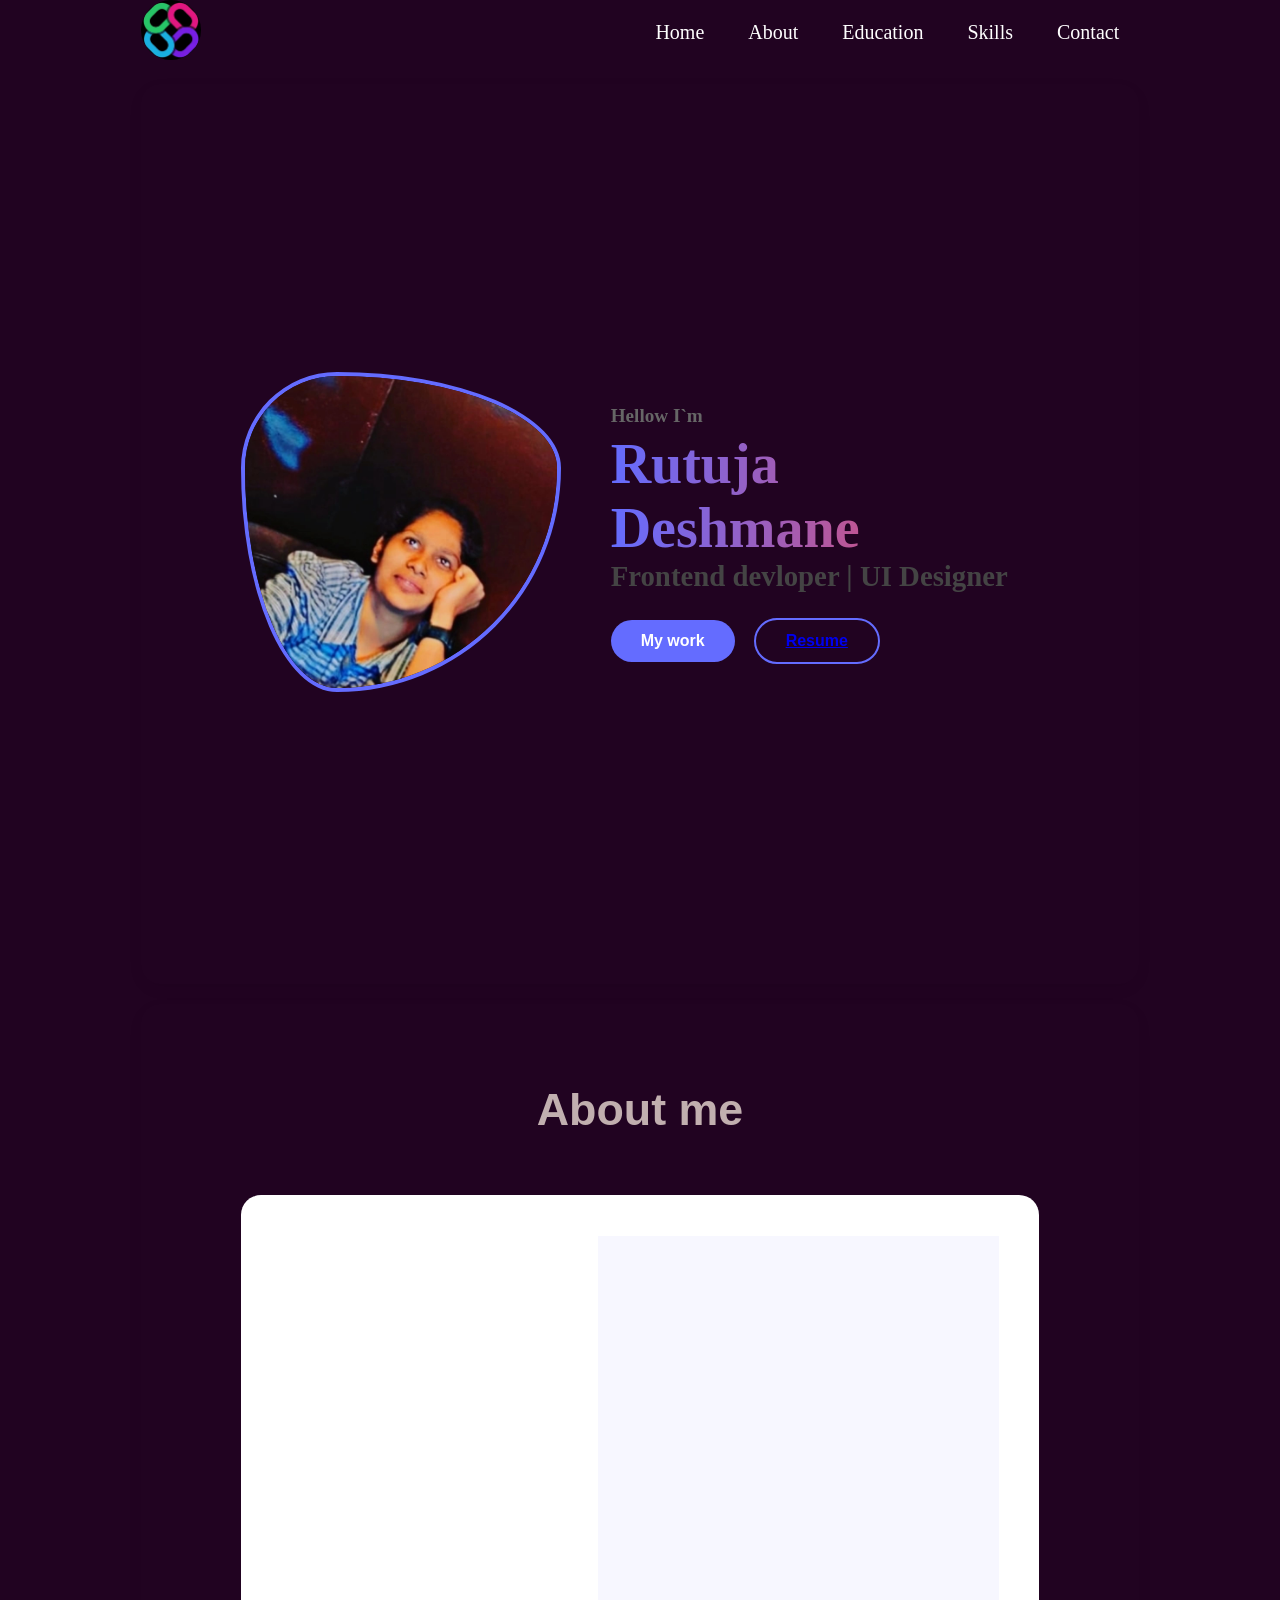
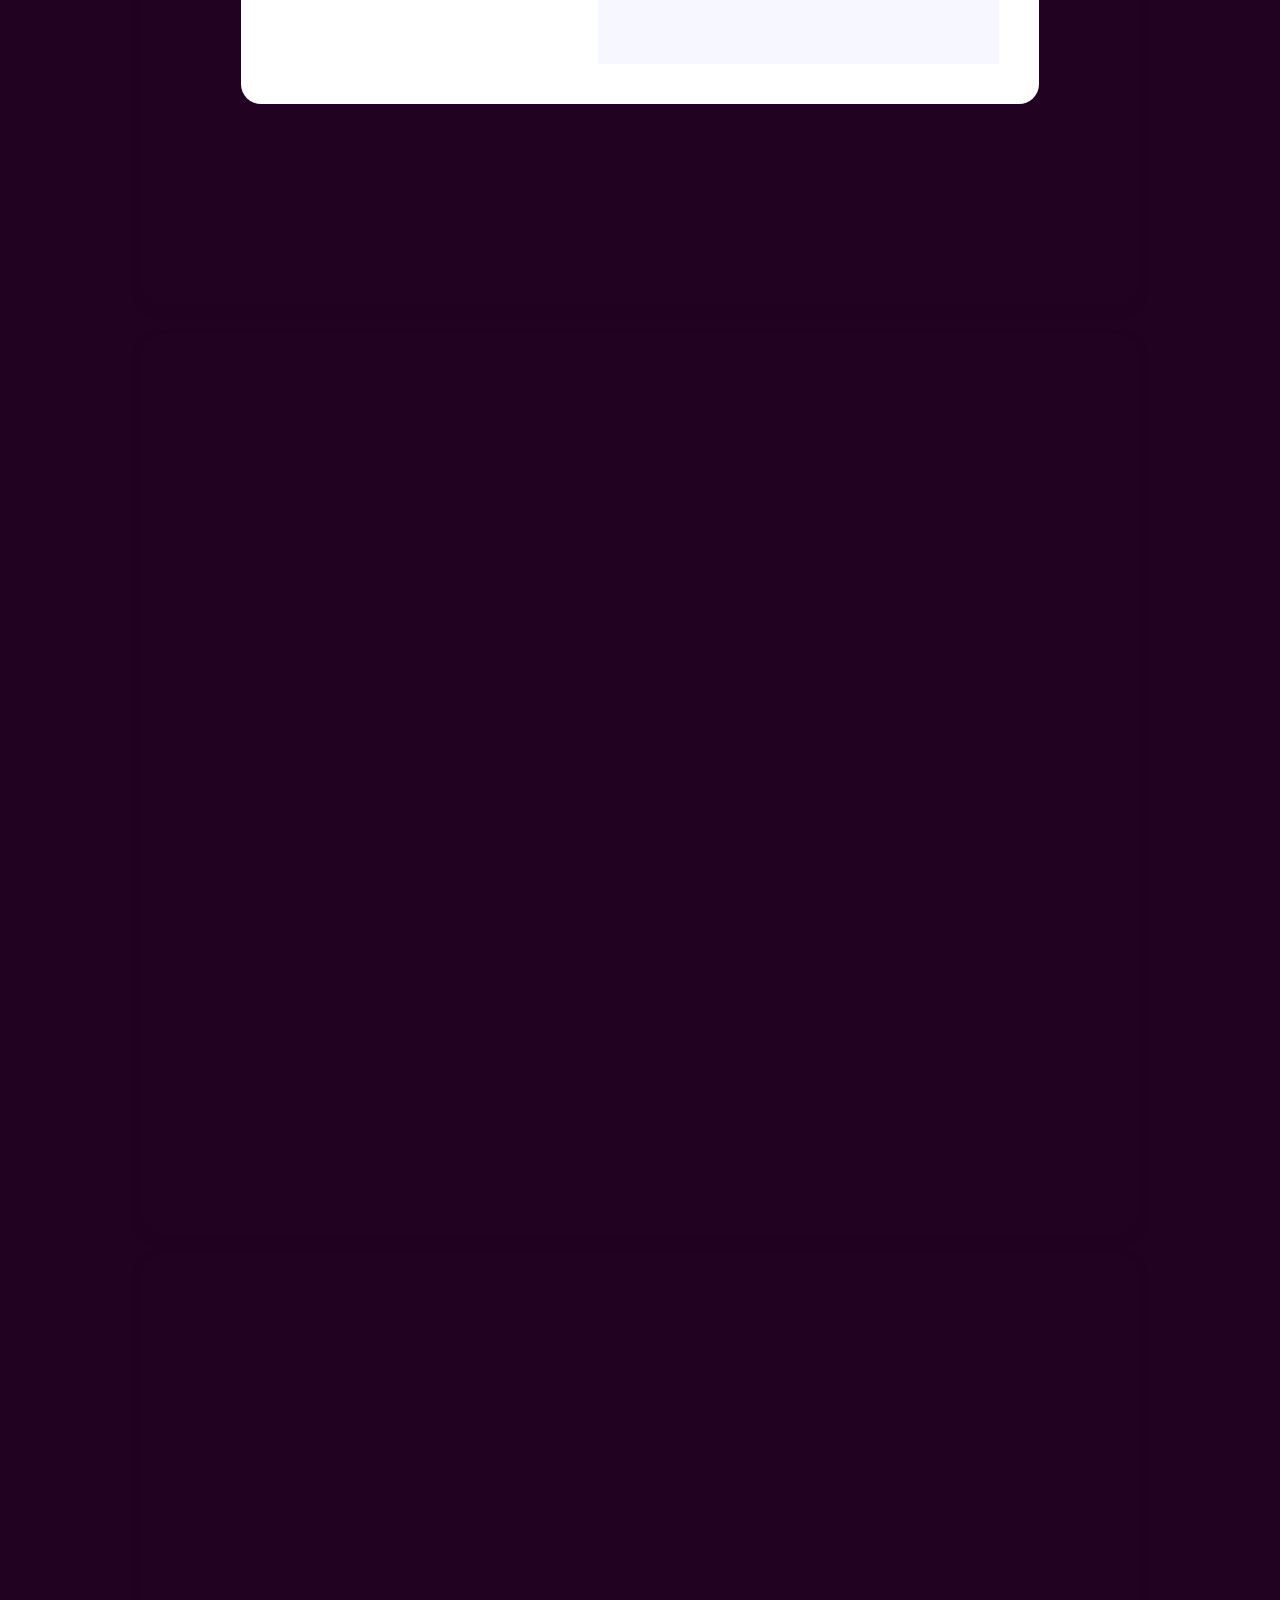
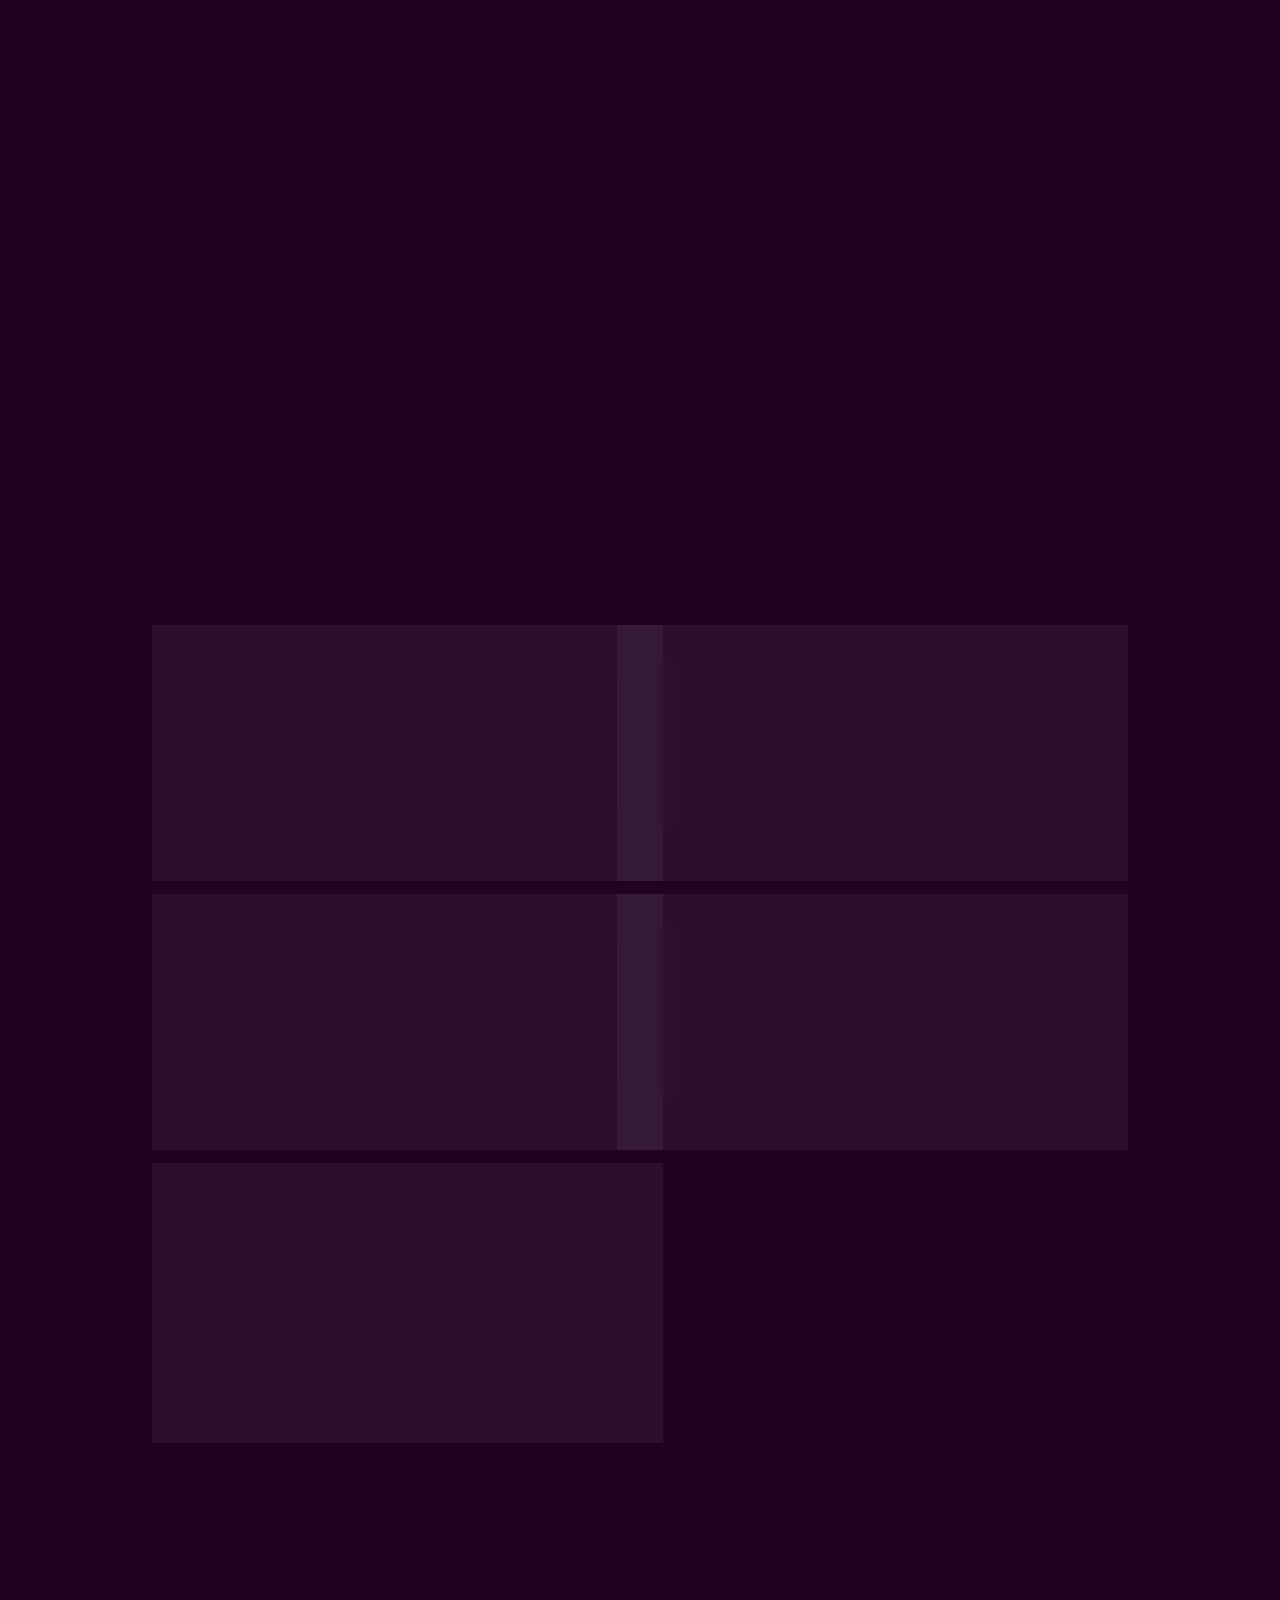
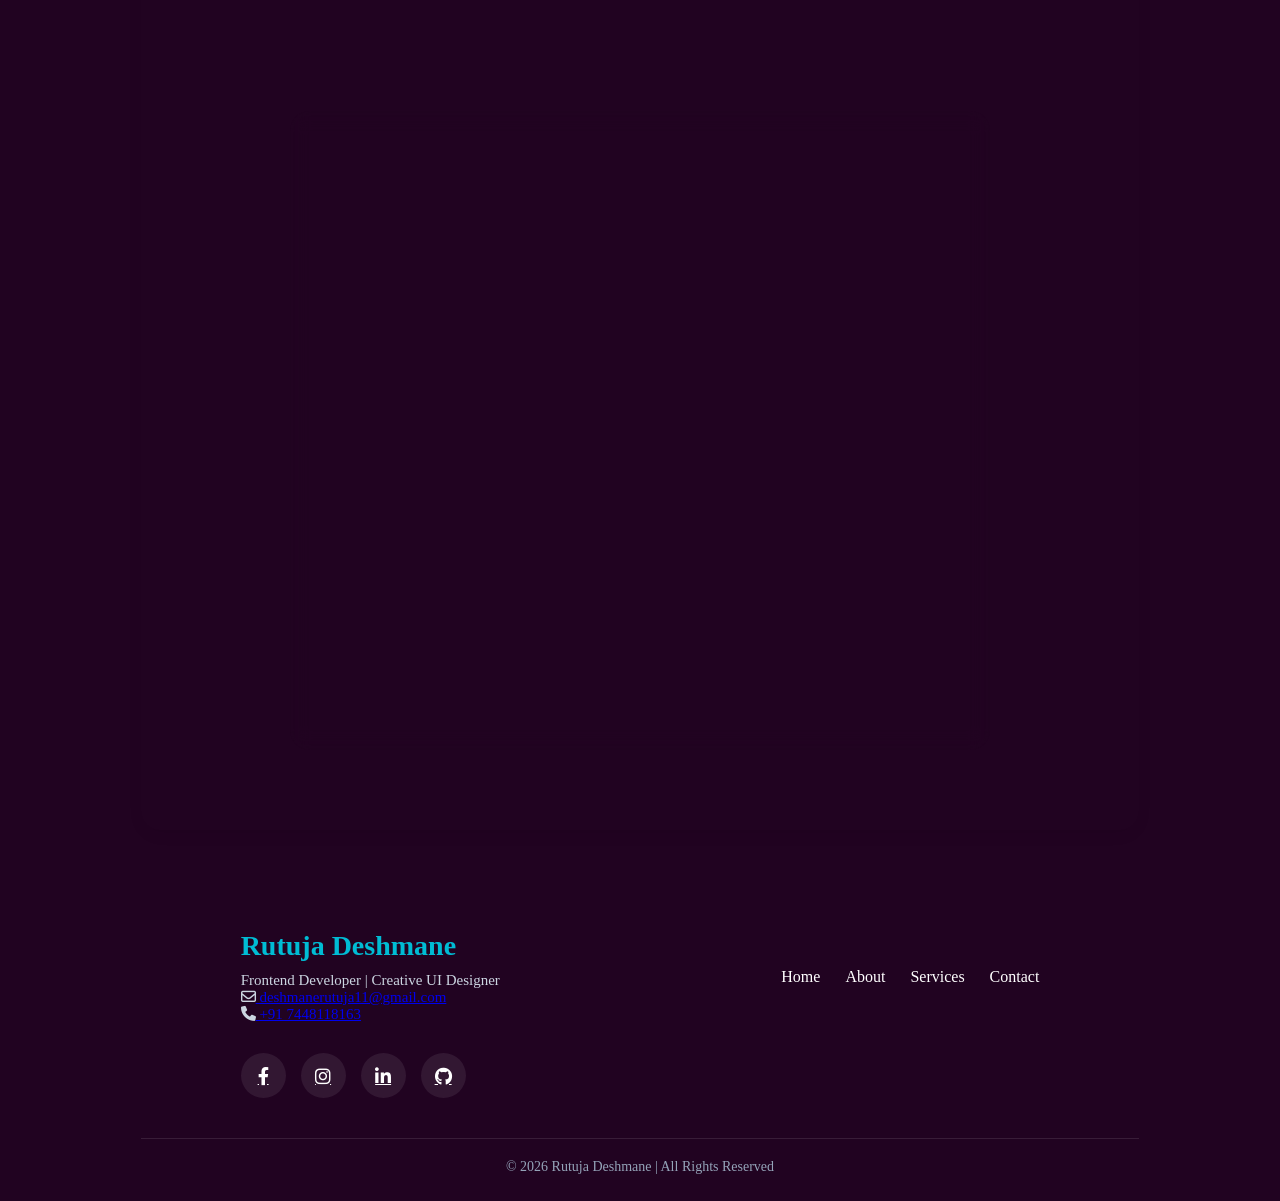
==== index.html @ 901fcfde "portfolio" ====
<!DOCTYPE html>
<html lang="en">

<head>
    <meta charset="UTF-8">
    <meta name="viewport" content="width=device-width, initial-scale=1.0">
    <title>Document</title>
    <link rel="stylesheet" href="style.css">
    <link rel="stylesheet" href="https://cdnjs.cloudflare.com/ajax/libs/font-awesome/6.0.0/css/all.min.css">

</head>

<body>
    <navbar class="navbar  h-nav-resp     ">
        <div class="logo"><img src="icon.webp" alt="Logo"></div>
        <div class="nav-link v-class-resp"><a href="#home">Home</a>
            <a href="#about">About</a>
            <a href="#edu">Education</a>
            <a href="#sklil">Skills</a>
            <a href="#contact">Contact</a>
        </div>
        <div class="hamburger">
            <div class="line"></div>
            <div class="line"></div>
            <div class="line"></div>
        </div>

    </navbar>
    <div class="home" id="home">

        <div class="home1"><img src="rutu.jpeg" /></div>
        <div class=" home3">
            <h5>Hellow I`m</h5>
            <h2>Rutuja Deshmane</h2>
            <h3>Frontend devloper | UI Designer</h3>
            <button>My work</button> <button><a href="https://lively-pie-fcdcc2.netlify.app/">Resume</a></button>
        </div>
    </div>


    <div class="About" id="about">
        <h2>About me</h2>
        <div class="about0">
            <div class="about1"><img
                    src="https://st2.depositphotos.com/1032577/8728/i/450/depositphotos_87286328-stock-photo-memo-with-about-me-on.jpg" />
            </div>
            <div class=" about2">
                <h5>Hellow I`m </h5>
                <h2>Rutuja Deshmane</h2>
                <h3>Frontend devloper</h3>
                <p class="about3">I'm a Forntend Developer with a good knowledge of Development modules, framework and
                    Responsive Projects. My goal is to be the best Developer I can be, to share all of my knowledge and
                    skills with the industry and to improve via honest learning and information sharing while working
                    hard to accomplish goals.</p>
            </div>
        </div>
    </div>


    <section class="education-section" id="edu">
        <h2 class="edu">My Education</h2>
        <div class="education-container">


            <div class="edu-card">
                <span class="edu-year">2026</span>
                <h3>Frontend Development</h3>
                <h4>Uncodemy,Delhi,Noida </h4>
                <p>Specializing in modern web technologies, React framework, and responsive UI design principles.</p>
            </div>


            <div class="edu-card">
                <span class="edu-year">2020 - 2023</span>
                <h3>Diploma in electronics and Telecommunication</h3>
                <h4>Electronics & Technology</h4>
                <p>Focused on core programming logic, mathematics, and fundamental computer science concepts.</p>
                <p>86.37%</p>
            </div>


            <div class="edu-card">
                <span class="edu-year">2017-2018</span>
                <h3>Secondary School</h3>
                <h4>General Education</h4>
                <p>Completed schooling with a strong academic foundation and interest in creative technology.</p>
                <p>91.60%</p>
            </div>

        </div>
    </section>
    <section class="skills-section" id="sklil">
        <h2 class="skills-heading">My Skills</h2>
        <div class="skills-container">

            <div class="skill-card">
                <i class="fab fa-html5" style="color: #e34c26;"></i>
                <h3>HTML</h3>
            </div>

            <div class="skill-card">
                <i class="fab fa-css3-alt" style="color: #264de4;"></i>
                <h3>CSS</h3>
            </div>

            <div class="skill-card">
                <i class="fab fa-bootstrap" style="color: #7952b3;"></i>
                <h3>Bootstrap</h3>
            </div>

            <div class="skill-card">
                <i class="fab fa-js-square" style="color: #f7df1e;"></i>
                <h3>JavaScript</h3>
            </div>

            <div class="skill-card">
                <i class="fas fa-wind" style="color: #38bdf8;"></i>
                <h3>Tailwind</h3>
            </div>

            <div class="skill-card">
                <i class="fab fa-react" style="color: #61dbfb;"></i>
                <h3>ReactJS</h3>
            </div>
        </div>
    </section>

    <div class="container"> <!-- Card 1 -->
        <div class="card"> <img src="https://tse3.mm.bing.net/th/id/OIP.oRKPWOnELmZNLg39kGoRkQHaFE?rs=1&pid=ImgDetMain&o=7&rm=3" alt="Project">
            <div class="content">
                <h3>Construction</h3>
                <p>Modern responsive website design using HTML and CSS.</p> <a href="https://brilliant-dieffenbachia-27c542.netlify.app/
                ">View Project</a>
            </div>
        </div> <!-- Card 2 -->
        <div class="card"> <img src="https://tse2.mm.bing.net/th/id/OIP.e8QjmKbqydf4zD6OEu-MCgAAAA?w=417&h=626&rs=1&pid=ImgDetMain&o=7&rm=3" alt="Project">
            <div class="content">
                <h3>BeautyClone</h3>
                <p>Creative Bootstrap web page of cosmatic product</p> <a href="https://lively-pie-fcdcc2.netlify.app/">View Project</a>
            </div>
        </div> <!-- Card 3 -->
        <div class="card"> <img src="https://wallpaperaccess.com/full/2690549.jpg" alt="Project">
            <div class="content">
                <h3>Hotel</h3>
                <p>Responsive hotel web page using tailwind </p> <a href="https://coruscating-lamington-27e7d2.netlify.app/">View Project</a>
            </div>
        </div> <!-- Card 4 -->
        <div class="card"> <img src="https://tse1.mm.bing.net/th/id/OIP.nHdjesbJ7Yc8yl2bJQuY7wHaEo?rs=1&pid=ImgDetMain&o=7&rm=3" alt="Project">
            <div class="content">
                <h3>Food site</h3>
                <p>Making food website using react routing </p> <a href="https://agent-6a11674e970b1b0cbf33310--lively-pie-fcdcc2.netlify.app/">View Project</a>
            </div>
        </div> <!-- Card 5 -->
        <div class="card"> <img src="https://tse3.mm.bing.net/th/id/OIP.M_U3MOvNbRwQ6c4gm73RiAHaEO?rs=1&pid=ImgDetMain&o=7&rm=3" alt="Project">
            <div class="content">
                <h3>UserManagment</h3>
                <p>Create Usermanagment and Task managment ,Dashbord website using react .</p> <a href="https://lively-pie-fcdcc2.netlify.app/">View Project</a>
            </div>
        </div>
    </div>




    <section class="contact-section" id="contact">
        <h2 class="contact-heading">Contact Me</h2>

        <div class="contact-container">

            <form class="contact-form">

                <div class="input-box">
                    <input type="text" required>
                    <label>Full Name</label>
                </div>

                <div class="input-box">
                    <input type="email" required>
                    <label>Email Address</label>
                </div>

                <div class="input-box">
                    <input type="tel" required>
                    <label>Phone Number</label>
                </div>

                <div class="input-box">
                    <input type="text" required>
                    <label>Email Subject</label>
                </div>

                <div class="input-box textarea-box">
                    <textarea rows="6" required></textarea>
                    <label>Your Message</label>
                </div>

                <button type="submit" class="contact-btn">
                    Send Message
                </button>

            </form>

        </div>
    </section>


    <footer class="footer">

        <div class="footer-container">

            <div class="footer-logo">
                <h2>Rutuja Deshmane</h2>
                <p>Frontend Developer | Creative UI Designer</p>
                <p><i class="fa-regular fa-envelope"></i><a href="mailto:deshmanerutuja11@gmail.com"> deshmanerutuja11@gmail.com</a></p>
                <p><i class="fa-solid fa-phone"></i><a href="tel:+917448118163"> +91 7448118163</a></p>
            </div>

            <div class="footer-links">
                <a href="#home">Home</a>
                <a href="#about">About</a>
                <a href="services.html">Services</a>
                <a href="contact.html">Contact</a>
            </div>

            <div class="footer-social">

                <a href="#"><i class="fab fa-facebook-f"></i></a>

                <a href="https://www.instagram.com/rutu_is_it_1?igsh=YzI1ZmQ3YW82b3Zn"><i class="fab fa-instagram"></i></a>

                <a href="https://www.linkedin.com/in/rutuja-gavali-399b733b4?utm_source=share&utm_campaign=share_via&utm_content=profile&utm_medium=android_app"><i class="fab fa-linkedin-in"></i></a>

                <a href="https://github.com/rutujadeshmane1912"><i class="fab fa-github"></i></a>

            </div>

        </div>

        <div class="footer-bottom">
            <p>© 2026 Rutuja Deshmane | All Rights Reserved</p>
        </div>

    </footer>


    <script src="resp.js"></script>
</body>

</html>
---- style.css ----
* {
    margin: 0;
    padding: 0;
    box-sizing: border-box;
}
body{
      background-color: rgb(33, 3, 33);
      margin-left: 11%;
      margin-right: 11%;
     
      color: white;
}

.logo img {
    width: 60px; /* 100px navbar के हिसाब से थोड़ा बड़ा हो सकता है */
    height: 60px;
    border-radius: 50%;
    object-fit: cover;
}

.navbar {
    display: flex;
    justify-content: space-between;
    align-items: center;
    /* padding: 10px 5%;  */
    background-color: rgb(33, 3, 33);
    
}

.nav-link a {
    text-decoration: none;
    color: white; /* डार्क बैकग्राउंड पर सफेद अच्छा दिखेगा */
    font-size: 20px; 
    font-weight: 500;
    margin: 0 20px;
}

.hamburger {
    position: absolute;
    top: 20px;
    right: 20px;
    display: none;
    cursor: pointer;
    z-index: 1; /* ताकि यह हमेशा ऊपर रहे */
}

.line {
    width: 40px;
    height: 5px;
    background-color: white;
    margin: 7px;
   
}

/* Base Layout */
.home {
  display: flex;
  align-items: center;
  justify-content: center;
  min-height: 100vh;
  padding: 0 10%;
  gap: 50px;
  
  overflow: hidden; /* Animations smooth dikhne ke liye */
}

/* Image Container with Entrance Animation */
.home1 img {
  width: 320px;
  height: 320px;
  border-radius: 30% 70% 70% 30% / 30% 30% 70% 70%; 
  object-fit: cover;
  border: 4px solid #646cff;
  animation: profile_blob 8s ease-in-out infinite, fadeInRight 1s ease-out;
  transition: transform 0.5s ease;
}

.home1 img:hover {
  transform: scale(1.05) rotate(2deg);
}

/* Text Content Animation */
.home3 {
  animation: fadeInLeft 1s ease-out;
}

.home3 h5 {
  font-size: 1.2rem;
  color: #666;
  margin-bottom: 5px;
}

.home3 h2 {
  font-size: 3.5rem;
  margin: 0;
  background: linear-gradient(90deg, #646cff, #ff4646);
  -webkit-background-clip: text;
  -webkit-text-fill-color: transparent; /* Gradient text effect */
}

.home3 h3 {
  font-size: 1.8rem;
  color: #444;
  margin-bottom: 25px;
}

/* Button Transitions */
button {
  padding: 12px 30px;
  margin-right: 15px;
  border-radius: 30px;
  border: none;
  cursor: pointer;
  font-weight: 600;
  font-size: 1rem;
  transition: all 0.3s cubic-bezier(0.4, 0, 0.2, 1);
  position: relative;
  overflow: hidden;
}

button:first-of-type {
  background-color: #646cff;
  color: white;
}

button:last-of-type {
  background-color: transparent;
  border: 2px solid #646cff;
  color: #646cff;
}

button:hover {
  letter-spacing: 1px;
  box-shadow: 0 8px 20px rgba(100, 108, 255, 0.4);
  transform: translateY(-5px);
}

/* --- KEYFRAMES --- */

/* Text Left se aayega */
@keyframes fadeInLeft {
  from { opacity: 0; transform: translateX(-50px); }
  to { opacity: 1; transform: translateX(0); }
}

/* Image Right se aayegi */
@keyframes fadeInRight {
  from { opacity: 0; transform: translateX(50px); }
  to { opacity: 1; transform: translateX(0); }
}

/* Continuous Blob Shape Animation */
@keyframes profile_blob {
  0%, 100% { border-radius: 30% 70% 70% 30% / 30% 30% 70% 70%; }
  50% { border-radius: 50% 50% 33% 67% / 55% 27% 73% 45%; }
}

     

/* Container Background & Spacing */
.About {
  padding: 100px 10%;
  
  font-family: 'Poppins', sans-serif;
  overflow: hidden;
}

.About h2 {
  text-align: center;
  font-size: 2.8rem;
  margin-bottom: 60px;
  color: #c1afaf;
  font-weight: 700;
}

/* Flex Wrapper */
.about0 {
  display: flex;
  align-items: center;
  justify-content: space-between;
  gap: 50px;
  max-width: 1200px;
  margin: 0 auto;
}

/* Image Container with Animation */
.about1 {
  flex: 1;
  display: flex;
  justify-content: center;
  animation: slideLeft 1s ease-out;
}

.about1 img {
  width: 100%;
  max-width: 400px;
  border-radius: 20px;
  filter: grayscale(30%);
  transition: all 0.5s cubic-bezier(0.175, 0.885, 0.32, 1.275);
  box-shadow: 15px 15px 0px #646cff; /* Theme color shadow */
}

.about1 img:hover {
  filter: grayscale(0%);
  transform: scale(1.03) rotate(-2deg);
  box-shadow: -15px 15px 0px #ff4646; /* Color switch on hover */
}

/* Text Content Area */
.about2 {
  flex: 1.5;
  animation: fadeIn 1.5s ease-in;
}

.about2 h5 {
  font-size: 1.1rem;
  color: #646cff;
  letter-spacing: 2px;
  margin-bottom: 10px;
  text-transform: uppercase;
}

.about2 h2 {
  text-align: left; /* Reset center for flex item */
  font-size: 2.5rem;
  margin: 0;
  color: #104623;
  margin-bottom: 5px;
}

.about2 h3 {
  font-size: 1.5rem;
  color: #f14242;
  margin-bottom: 25px;
  font-weight: 400;
}

.about3 {
  font-size: 1.1rem;
  line-height: 1.8;
  color: #666;
  border-left: 4px solid #646cff;
  padding-left: 20px;
  background: rgba(100, 108, 255, 0.05);
  padding: 20px;
  border-radius: 0 15px 15px 0;
  transition: background 0.3s ease;
}

.about3:hover {
  background: rgba(100, 108, 255, 0.1);
}

/* --- Keyframe Animations --- */
@keyframes slideLeft {
  from { opacity: 0; transform: translateX(-100px); }
  to { opacity: 1; transform: translateX(0); }
}

@keyframes fadeIn {
  from { opacity: 0; transform: translateY(20px); }
  to { opacity: 1; transform: translateY(0); }
}

/* --- Responsive Media Queries --- */


/* Container Layout */
.education-section {
  padding: 80px 10%;
  
  text-align: center;
}

.edu{
    color: #b23c83;
    font-size: 40px;
    margin-top: 30px;
}

.education-container {
  display: flex;
  justify-content: center;
  gap: 30px;
  flex-wrap: wrap; /* Taaki mobile par cards ek ke niche ek aayein */
  margin-top: 40px;
  
}

/* Individual Card Styling */
.edu-card {
  background: #ffffff;
  border-radius: 20px;
  padding: 30px;
  width: 300px;
  box-shadow: 0 10px 30px rgba(0, 0, 0, 0.05);
  border: 1px solid #eee;
  transition: all 0.4s cubic-bezier(0.175, 0.885, 0.32, 1.275);
  position: relative;
  overflow: hidden;
  animation: fadeInUp 0.8s ease backwards;
}

/* Delay for each card animation */
.edu-card:nth-child(1) { animation-delay: 0.2s; }
.edu-card:nth-child(2) { animation-delay: 0.4s; }
.edu-card:nth-child(3) { animation-delay: 0.6s; }

.edu-card:hover {
  transform: translateY(-15px);
  box-shadow: 0 20px 40px rgba(100, 108, 255, 0.15);
  border-color: #646cff;
}

/* Icon or Year Styling */
.edu-year {
  display: inline-block;
  padding: 5px 15px;
  background: #646cff;
  color: white;
  border-radius: 50px;
  font-size: 0.85rem;
  margin-bottom: 15px;
}

.edu-card h3 {
  font-size: 1.4rem;
  color: #222;
  margin-bottom: 10px;
}

.edu-card h4 {
  font-size: 1rem;
  color: #646cff;
  margin-bottom: 15px;
  font-weight: 500;
}

.edu-card p {
  font-size: 0.95rem;
  color: #666;
  line-height: 1.6;
}

/* Entrance Animation */
@keyframes fadeInUp {
  from {
    opacity: 0;
    transform: translateY(30px);
  }
  to {
    opacity: 1;
    transform: translateY(0);
  }
}

/* Mobile Responsive */
@media screen and (max-width: 768px) {
  .education-container {
    gap: 20px;
  }
  .edu-card {
    width: 100%; /* Mobile par full width */
  }
}



















/* --- Responsive Media Query --- */

@media screen and (max-width: 900px) { /* 1795px बहुत ज्यादा है, इसे 900px के आसपास रखें */
    .hamburger {
        display: block;
       
    }

    .navbar {
        flex-direction: column; /* मोबाइल पर सामान ऊपर-नीचे आएगा */
           
    }

    .nav-link {
       display: flex;
        flex-direction: column;
        align-items: center;
        /* width: 100%; */
        padding-bottom: 20px;
         transition: all  0.9s ease-out; 
    }

    .nav-link a {
        margin: 15px 0; /* मोबाइल पर ऊपर-नीचे गैप */
    }

    /* JS जब ये क्लास हटाएगा/जोड़ेगा */
     .v-class-resp {
       opacity: 0;
    }

    .h-nav-resp {
        height: 72px;
    } 
/* }
@media screen and (max-width: 900px) { */
  .home {
    flex-direction: column-reverse; /* Mobile par text pehle dikhega */
    text-align: center;
    padding: 60px 20px;
    gap: 30px;
  }

  .home1 img {
    width: 240px;
    height: 240px;
  }

  .home3 h2 {
    font-size: 2.5rem;
  }
  
  button {
    margin: 10px 5px;
    width: 80%; /* Mobile par bade buttons */
  }
}

@media screen and (max-width: 992px) {
  .about0 {
    flex-direction: column;
    text-align: center;
  }
  
  .about2 h2 {
    text-align: center;
  }

  .about3 {
    border-left: none;
    border-top: 4px solid #646cff;
    padding-left: 10px;
  }

  .about1 img {
    max-width: 300px;
  }
}

@media screen and (max-width: 480px) {
  .About {
    padding: 60px 5%;
  }

  .about2 h2 {
    font-size: 2rem;
  }

  .about2 h3 {
    font-size: 1.2rem;
  }
}






/* Main Home Container */
.home , .About ,.education-section , .skills-section ,.contact-section ,.container{
  /* display: flex; */
  align-items: center;
  justify-content: center;
  min-height: 100vh;
  padding: 0 10%;
  gap: 50px;
 
  margin-top: 20px;
  /* 3D Base Setup */
  
  border-radius: 20px;
  
  /* Perspecive property parent par ya khud par 3D depth ke liye */
  transform-style: preserve-3d;
  perspective: 1000px;

  /* Initial Shadow: Subtle depth */
  box-shadow: 0 5px 15px rgba(0, 0, 0, 0.05);
  
  /* Transition: All properties smooth honi chahiye */
  transition: all 0.5s cubic-bezier(0.23, 1, 0.32, 1);
}

/* 3D Hover State */
.home:hover ,.About:hover,.education-section:hover ,.skills-section:hover ,.contact-section:hover ,.container:hover{
  /* Gray Border subtle rakhein */
  border: 1px solid #ccc;
  
  /* 3D Transform: Rotate aur Translate dono use karenge */
  /* rotateX se card niche se uthega, rotateY se side se */
  transform: rotateX(5deg) rotateY(-5deg) translateY(-10px);
  
  /* 3D Deep Shadow: Isse 'Floating' look aata hai */
  box-shadow: 
    20px 20px 60px rgba(0, 0, 0, 0.1), 
    -5px -5px 20px rgba(255, 255, 255, 0.8);
}

/* Internal elements ko bhi thoda lift dene ke liye (Optional) */
.home:hover .home1, 
.home:hover .home3 {
  transform: translateZ(50px); /* Content image se bhi thoda upar lagega */
  transition: transform 0.5s;
}

/* Mobile responsive fixes */
@media screen and (max-width: 900px) {
  .home {
    flex-direction: column-reverse;
    text-align: center;
    margin: 30px 15px;
    /* Mobile par 3D effect thoda kam rakhein taaki scroll mein issue na ho */
    transform: none !important; 
  }
  
  .home:hover {
    transform: translateY(-5px) !important;
    box-shadow: 0 10px 20px rgba(0,0,0,0.1);
  }
}   



/* about */


/* About Container Base */
.About {
  padding: 80px 10%;
  
  
  /* 3D Space Setup */
  perspective: 1000px;
}

/* Internal Wrapper (about0) par hover effect lagayenge */
.about0 {
  display: flex;
  align-items: center;
  justify-content: space-between;
  gap: 50px;
  padding: 40px;
  background: #fff;
  border-radius: 20px;
  
  /* Initial Border & Shadow */
  border: 1px solid transparent;
  transition: all 0.5s cubic-bezier(0.23, 1, 0.32, 1);
  transform-style: preserve-3d;
}

/* Hover State */
.about0:hover {
  /* Gray Border */
  border: 1px solid #ccc;
  
  /* 3D Tilt Effect */
  transform: rotateY(5deg) rotateX(2deg) translateY(-10px);
  
  /* Deep 3D Shadow */
  box-shadow: 
    -20px 20px 50px rgba(0, 0, 0, 0.1), 
    10px -10px 20px rgba(0, 0, 0, 0.02);
}

/* Image Styling */
.about1 img {
  width: 100%;
  max-width: 380px;
  border-radius: 15px;
  transition: transform 0.5s;
}

/* Hover par image thodi aur bahar nikal kar aayegi */
.about0:hover .about1 img {
  transform: translateZ(50px); 
}

/* Text Content */
.about2 {
  flex: 1.5;
  transition: transform 0.5s;
}

.about0:hover .about2 {
  transform: translateZ(30px);
}

/* --- Responsive Fixes --- */

@media screen and (max-width: 992px) {
  .about0 {
    flex-direction: column;
    text-align: center;
    padding: 20px;
    margin: 0 auto;
  }

  /* Mobile par 3D effect simplify kar dein taaki user experience kharab na ho */
  .about0:hover {
    transform: translateY(-8px);
    box-shadow: 0 15px 30px rgba(0,0,0,0.1);
  }
  
  .about0:hover .about1 img,
  .about0:hover .about2 {
    transform: none;
  }
}






.skills-section {
    padding: 80px 10%;
    text-align: center;
   
    perspective: 1000px;
}

.skills-heading {
    font-size: 2.5rem;
    margin-bottom: 50px;
    color: #91a5e8;
}

/* Grid setup: Desktop par 3 cards */
.skills-container {
    display: grid;
    grid-template-columns: repeat(3, 1fr);
    gap: 30px;
    max-width: 1100px;
    margin: 0 auto;
}

.skill-card {
    background: #fff;
    padding: 40px 20px;
    border-radius: 20px;
    border: 1px solid #eee;
    transition: all 0.5s cubic-bezier(0.23, 1, 0.32, 1);
    transform-style: preserve-3d;
    cursor: pointer;
}

/* Icon Styling */
.skill-card i {
    font-size: 3.5rem;
    margin-bottom: 15px;
    transition: transform 0.4s ease;
}

.skill-card h3 {
    font-size: 1.5rem;
    color: #444;
    margin-top: 10px;
}

/* 3D Hover Effect */
.skill-card:hover {
    border-color: #ccc;
    transform: rotateY(10deg) rotateX(5deg) translateY(-10px);
    box-shadow: 0 20px 40px rgba(0, 0, 0, 0.1);
}

.skill-card:hover i {
    transform: translateZ(50px) scale(1.1);
}

.skill-card:hover h3 {
    transform: translateZ(30px);
}

/* --- Responsive Adjustments --- */

/* Tablets: 2 cards per row */
@media screen and (max-width: 992px) {
    .skills-container {
        grid-template-columns: repeat(2, 1fr);
        gap: 20px;
    }
}

/* Mobile: 1 card per row */
@media screen and (max-width: 600px) {
    .skills-section {
        padding: 50px 5%;
    }
    
    .skills-container {
        grid-template-columns: 1fr;
    }

    /* Mobile par 3D tilt thoda kam rakhein */
    .skill-card:hover {
        transform: translateY(-8px);
    }
}


 



/* CONTACT SECTION */

.contact-section{
    width: 100%;
    min-height: 100vh;
    /* background: #111827; */
    padding: 80px 20px;
    display: flex;
    flex-direction: column;
    align-items: center;
}

.contact-heading{
    color: white;
    font-size: 40px;
    margin-bottom: 40px;
    position: relative;
}

.contact-heading::after{
    content: "";
    width: 80px;
    height: 4px;
    background: #00bcd4;
    position: absolute;
    left: 50%;
    bottom: -10px;
    transform: translateX(-50%);
    border-radius: 10px;
}

.contact-container{
    width: 100%;
    max-width: 700px;
    /* background: rgba(255,255,255,0.05); */
    padding: 40px;
    border-radius: 20px;
    backdrop-filter: blur(10px);
    box-shadow: 0 10px 30px rgba(0,0,0,0.3);
    animation: fadeIn 1s ease;
}

.contact-form{
    width: 100%;
}

.input-box{
    position: relative;
    margin-bottom: 30px;
}

.input-box input,
.input-box textarea{
    width: 100%;
    padding: 15px;
    border: 2px solid #444;
    background: transparent;
    border-radius: 10px;
    outline: none;
    color: white;
    font-size: 16px;
    transition: 0.4s;
}

.input-box textarea{
    resize: none;
}

.input-box label{
    position: absolute;
    top: 15px;
    left: 15px;
    color: #bbb;
    pointer-events: none;
    transition: 0.4s;
    background: #111827;
    padding: 0 5px;
}

.input-box input:focus,
.input-box textarea:focus{
    border-color: #00bcd4;
    box-shadow: 0 0 15px rgba(0,188,212,0.4);
}

.input-box input:focus ~ label,
.input-box input:valid ~ label,
.input-box textarea:focus ~ label,
.input-box textarea:valid ~ label{
    top: -10px;
    left: 12px;
    font-size: 13px;
    color: #00bcd4;
}

.contact-btn{
    width: 100%;
    padding: 15px;
    border: none;
    background: linear-gradient(45deg,#00bcd4,#007bff);
    color: white;
    font-size: 18px;
    border-radius: 10px;
    cursor: pointer;
    transition: 0.4s;
    font-weight: bold;
}

.contact-btn:hover{
    transform: translateY(-5px);
    box-shadow: 0 10px 20px rgba(0,188,212,0.4);
}

.contact-btn:active{
    transform: scale(0.98);
}

/* Animation */

@keyframes fadeIn{
    from{
        opacity: 0;
        transform: translateY(50px);
    }
    to{
        opacity: 1;
        transform: translateY(0);
    }
}

/* Responsive */

@media(max-width:768px){

    .contact-container{
        padding: 25px;
    }

    .contact-heading{
        font-size: 32px;
    }

}/* FOOTER SECTION */

.footer{
    width: 100%;
    /* background: #0f172a; */
    color: white;
    padding-top: 50px;
    margin-top: 50px;
}

.footer-container{
    display: flex;
    justify-content: space-between;
    align-items: center;
    flex-wrap: wrap;
    gap: 30px;
    padding: 0 10%;
}

.footer-logo h2{
    font-size: 28px;
    margin-bottom: 10px;
    color: #00bcd4;
}

.footer-logo p{
    color: #cbd5e1;
    font-size: 15px;
}

.footer-links{
    display: flex;
    gap: 25px;
    flex-wrap: wrap;
}

.footer-links a{
    text-decoration: none;
    color: white;
    font-size: 16px;
    transition: 0.3s;
    position: relative;
}

.footer-links a::after{
    content: "";
    position: absolute;
    width: 0%;
    height: 2px;
    left: 0;
    bottom: -5px;
    background: #00bcd4;
    transition: 0.3s;
}

.footer-links a:hover{
    color: #00bcd4;
}

.footer-links a:hover::after{
    width: 100%;
}

.footer-social{
    display: flex;
    gap: 15px;
}

.footer-social a{
    width: 45px;
    height: 45px;
    background: rgba(255,255,255,0.08);
    display: flex;
    justify-content: center;
    align-items: center;
    border-radius: 50%;
    color: white;
    font-size: 18px;
    transition: 0.4s;
}

.footer-social a:hover{
    background: #00bcd4;
    transform: translateY(-5px) rotate(360deg);
    box-shadow: 0 8px 20px rgba(0,188,212,0.4);
}

.footer-bottom{
    text-align: center;
    border-top: 1px solid rgba(255,255,255,0.1);
    margin-top: 40px;
    padding: 20px 10px;
}

.footer-bottom p{
    color: #94a3b8;
    font-size: 14px;
}

/* Responsive */

@media(max-width:768px){

    .footer-container{
        flex-direction: column;
        text-align: center;
    }

    .footer-links{
        justify-content: center;
    }

}





/* ================= PROJECT SECTION ================= */

.container{
    width: 100%;
    padding: 50px 5%;
    display: grid;

    /* Responsive Grid */
    grid-template-columns: repeat(auto-fit, minmax(280px, 1fr));

    gap: 30px;
    justify-content: center;
}

/* CARD */

.card{
    background: rgba(248, 247, 247, 0.05);
    border-radius: 20px;
    overflow: hidden;

    backdrop-filter: blur(10px);

    border: 1px solid rgba(255,255,255,0.1);

    transition: 0.5s ease;

    box-shadow: 0 10px 25px rgba(0,0,0,0.2);
}

/* HOVER */

.card:hover{
    transform: translateY(-10px);
    box-shadow: 0 20px 35px rgba(0,188,212,0.3);
}

/* IMAGE */

.card img{
    width: 100%;
    height: 200px;
    object-fit: cover;
    transition: 0.5s;
}

.card:hover img{
    transform: scale(1.05);
}

/* CONTENT */

.content{
    padding: 20px;
}

.content h3{
    font-size: 24px;
    margin-bottom: 10px;
    color: white;
}

.content p{
    font-size: 15px;
    line-height: 1.6;
    color: #cbd5e1;
    margin-bottom: 20px;
}

/* BUTTON */

.content a{
    text-decoration: none;
    padding: 10px 20px;
    border-radius: 30px;

    background: linear-gradient(45deg,#00bcd4,#007bff);

    color: white;
    font-weight: bold;

    display: inline-block;

    transition: 0.4s;
}

.content a:hover{
    transform: scale(1.05);
    box-shadow: 0 8px 20px rgba(0,188,212,0.4);
}

/* ================= RESPONSIVE ================= */

/* Tablet */

@media(max-width:992px){

    .container{
        grid-template-columns: repeat(2,1fr);
    }

}

/* Mobile */

@media(max-width:768px){

    .container{
        grid-template-columns: 1fr;
        padding: 30px 20px;
    }

    .card{
        max-width: 100%;
    }

    .content h3{
        font-size: 22px;
    }

}

/* Small Mobile */

@media(max-width:480px){

    .card img{
        height: 180px;
    }

    .content{
        padding: 15px;
    }

    .content h3{
        font-size: 20px;
    }

    .content p{
        font-size: 14px;
    }

    .content a{
        width: 100%;
        text-align: center;
    }

}
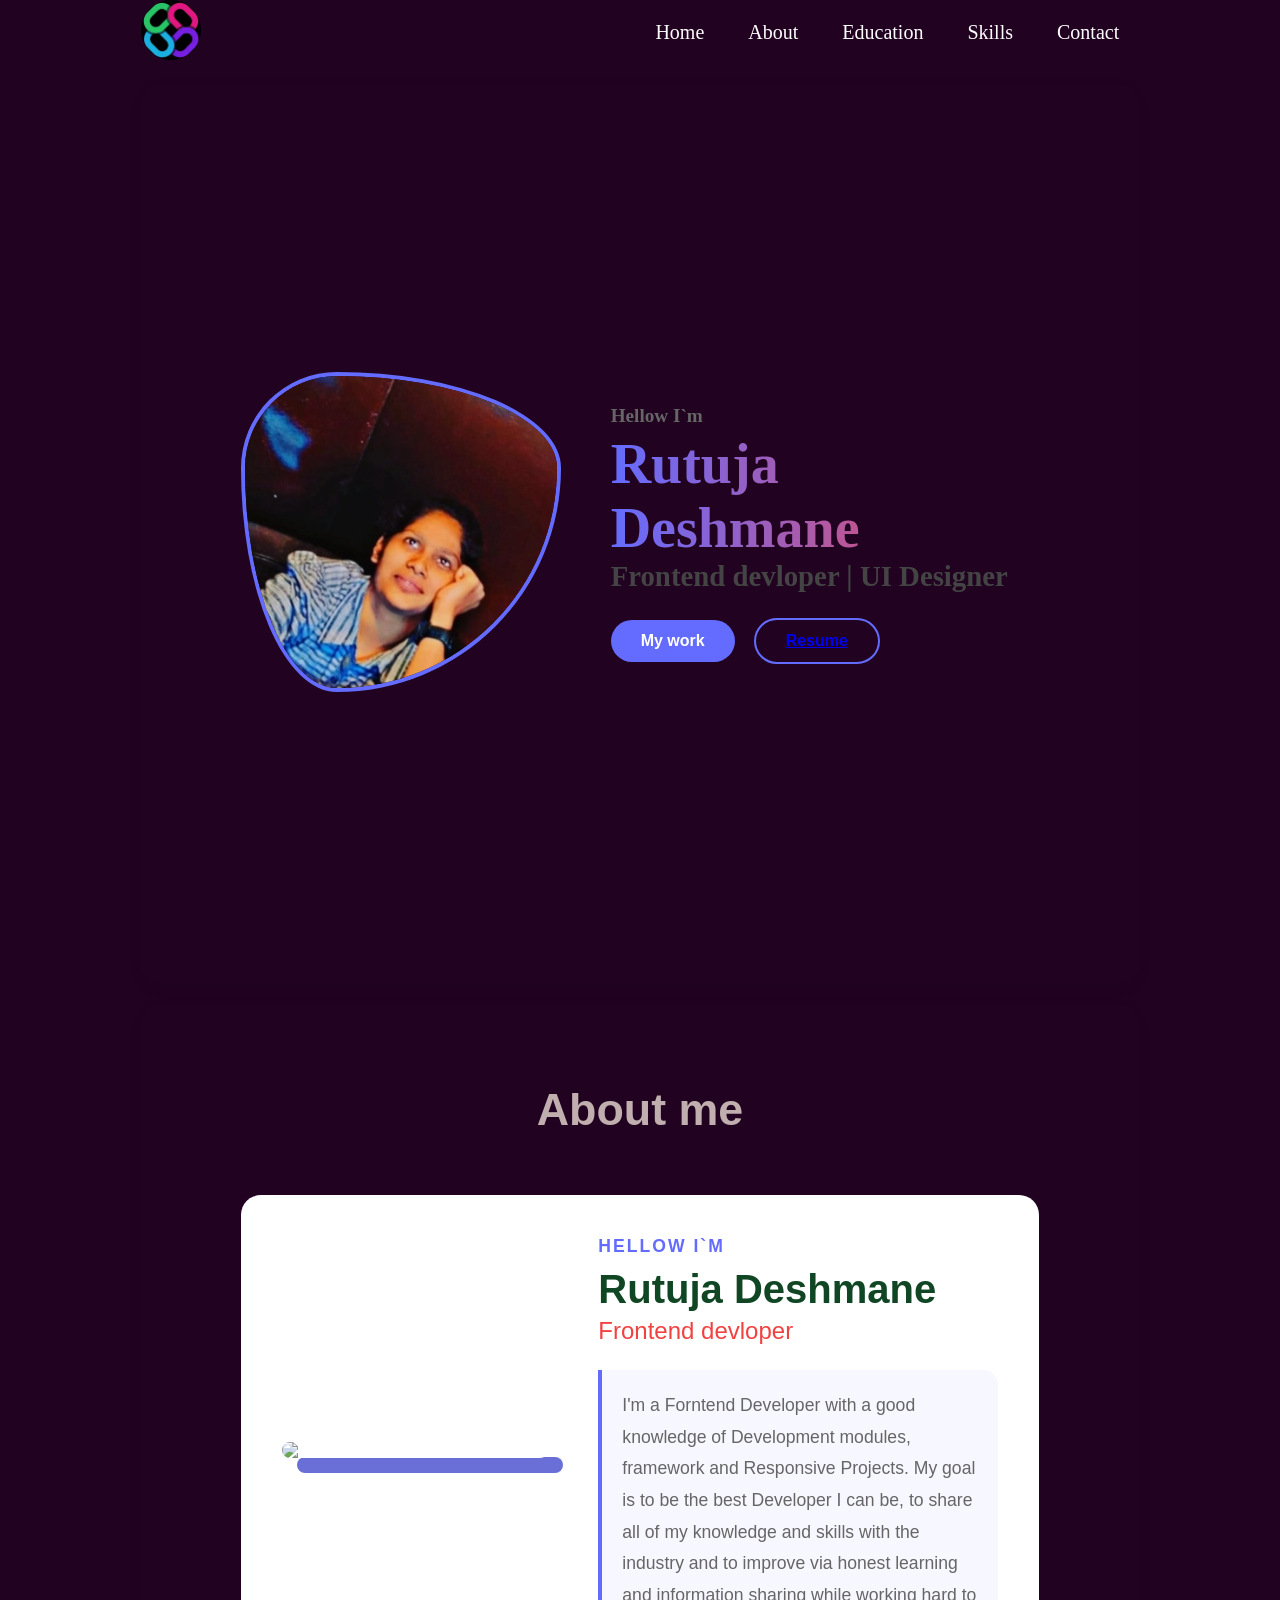
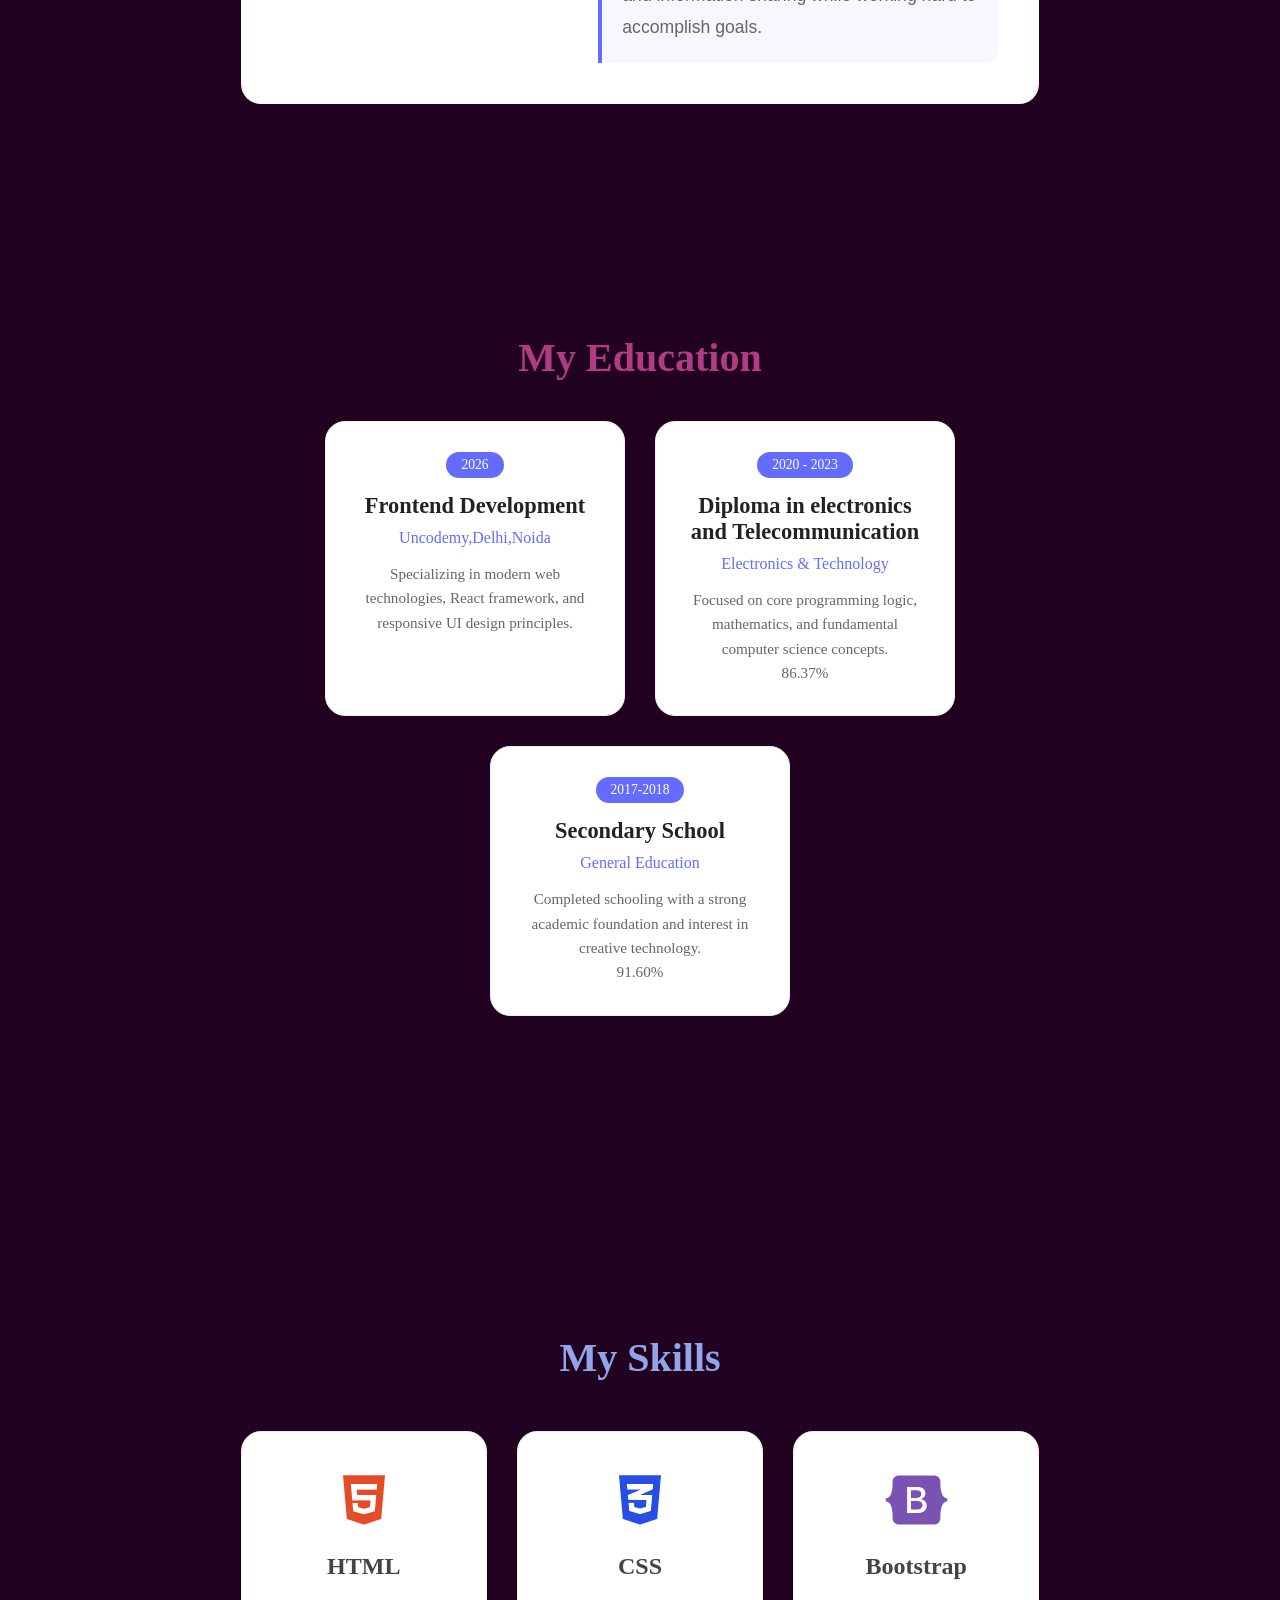
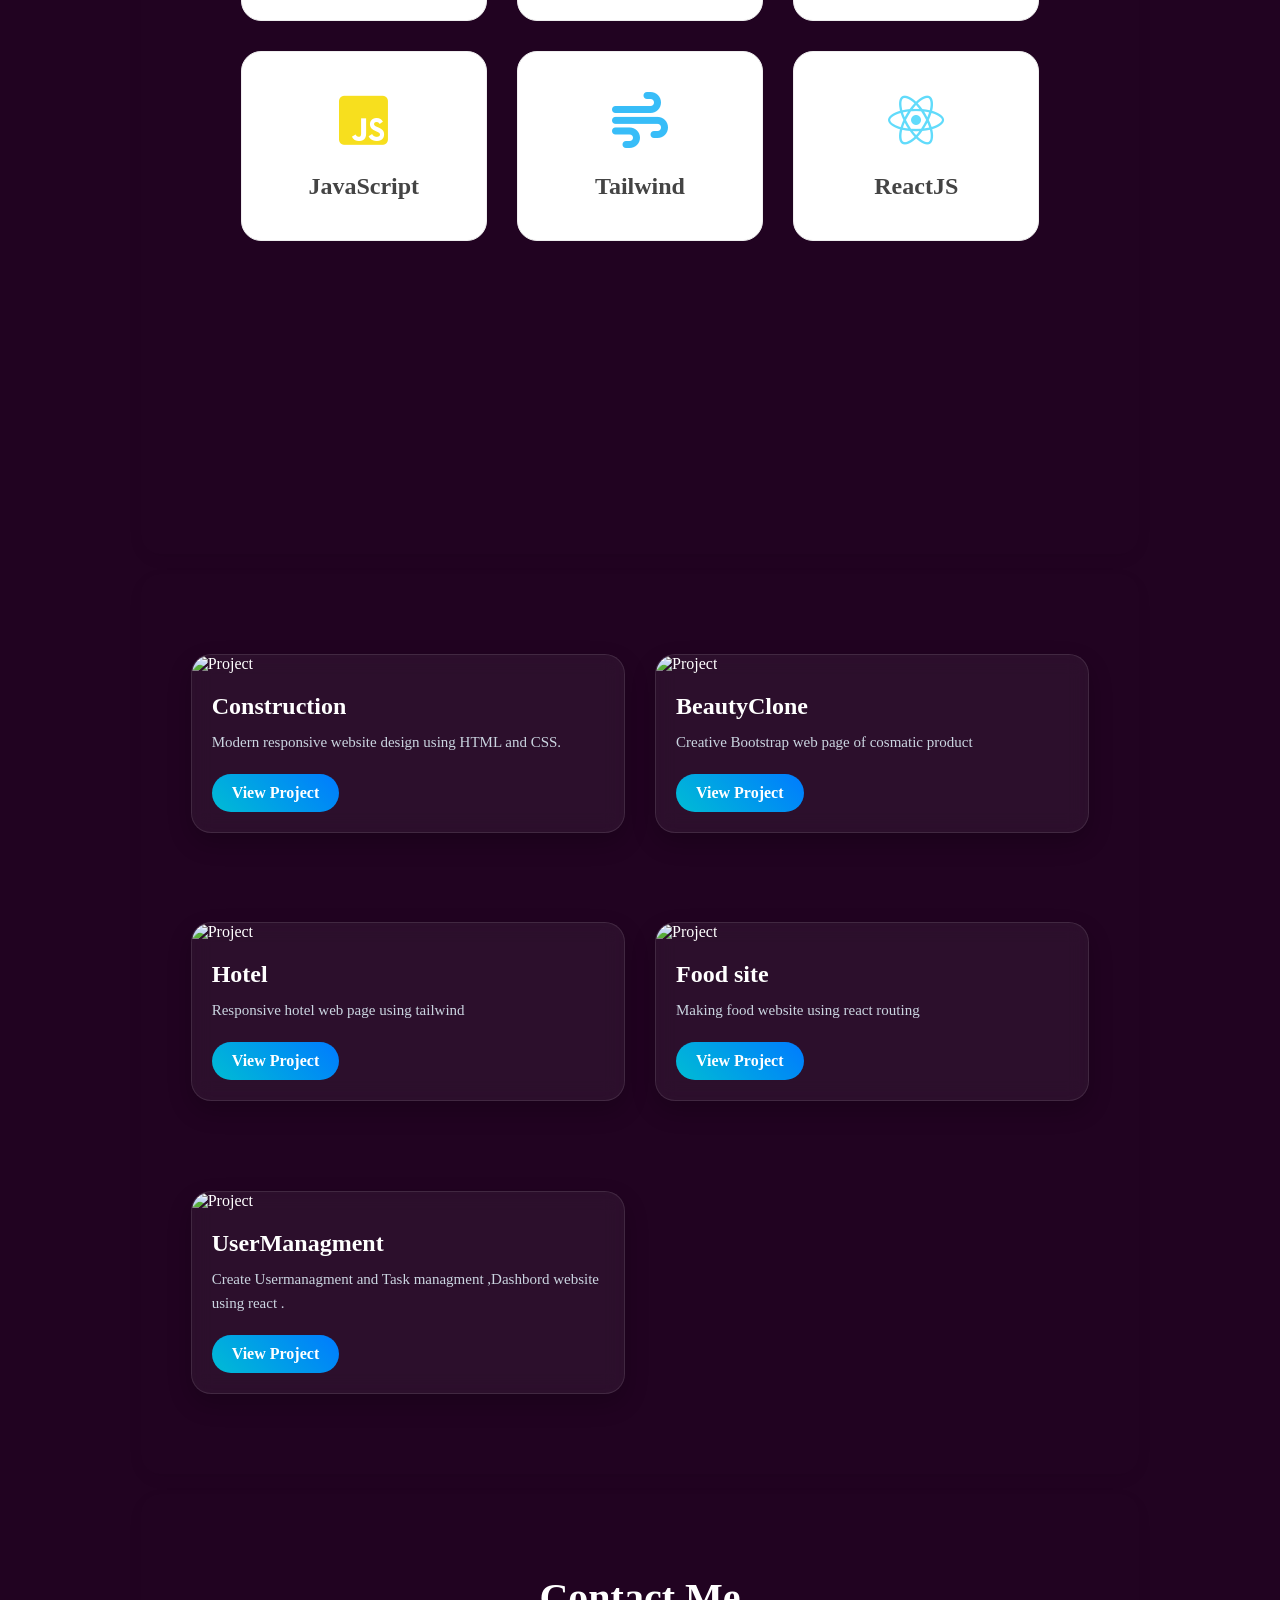
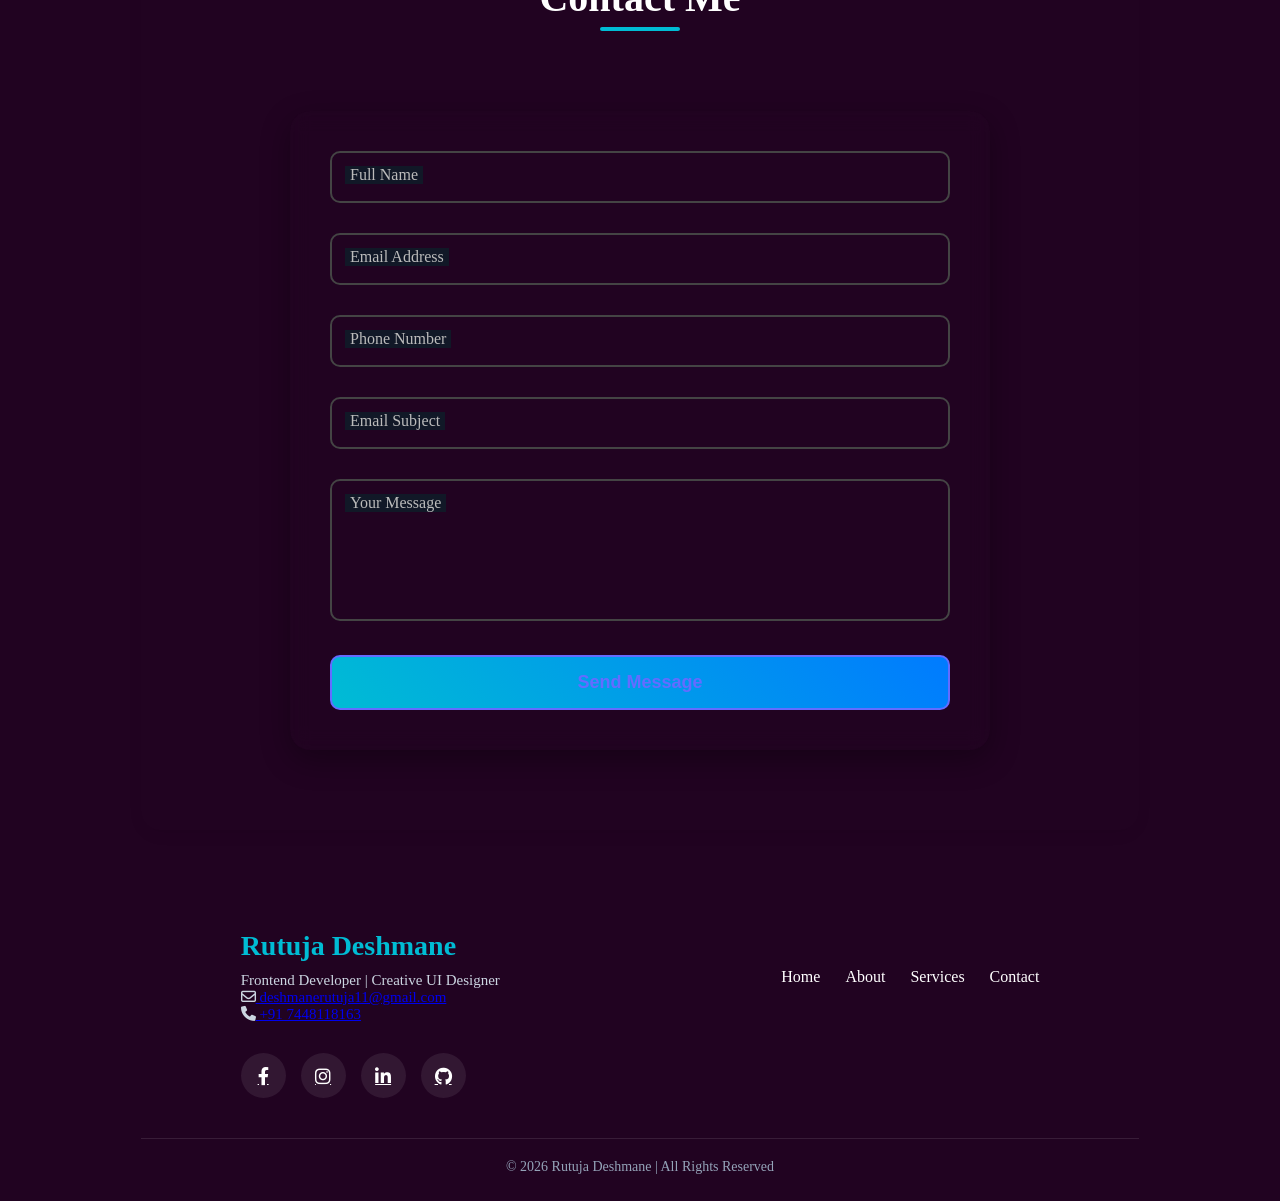
==== commit 8c68310a: "Portfolio" ====
--- a/index.html
+++ b/index.html
@@ -33,7 +33,7 @@
             <h5>Hellow I`m</h5>
             <h2>Rutuja Deshmane</h2>
             <h3>Frontend devloper | UI Designer</h3>
-            <button>My work</button> <button><a href="https://lively-pie-fcdcc2.netlify.app/">Resume</a></button>
+            <button>My work</button> <button><a href="https://resume-eight-sand-51.vercel.app/">Resume</a></button>
         </div>
     </div>
 
@@ -136,25 +136,25 @@
         <div class="card"> <img src="https://tse2.mm.bing.net/th/id/OIP.e8QjmKbqydf4zD6OEu-MCgAAAA?w=417&h=626&rs=1&pid=ImgDetMain&o=7&rm=3" alt="Project">
             <div class="content">
                 <h3>BeautyClone</h3>
-                <p>Creative Bootstrap web page of cosmatic product</p> <a href="https://lively-pie-fcdcc2.netlify.app/">View Project</a>
+                <p>Creative Bootstrap web page of cosmatic product</p> <a href="https://bootstrap1-sgqs.vercel.app/">View Project</a>
             </div>
         </div> <!-- Card 3 -->
         <div class="card"> <img src="https://wallpaperaccess.com/full/2690549.jpg" alt="Project">
             <div class="content">
                 <h3>Hotel</h3>
-                <p>Responsive hotel web page using tailwind </p> <a href="https://coruscating-lamington-27e7d2.netlify.app/">View Project</a>
+                <p>Responsive hotel web page using tailwind </p> <a href="https://hotel-livid-theta.vercel.app/">View Project</a>
             </div>
         </div> <!-- Card 4 -->
         <div class="card"> <img src="https://tse1.mm.bing.net/th/id/OIP.nHdjesbJ7Yc8yl2bJQuY7wHaEo?rs=1&pid=ImgDetMain&o=7&rm=3" alt="Project">
             <div class="content">
                 <h3>Food site</h3>
-                <p>Making food website using react routing </p> <a href="https://agent-6a11674e970b1b0cbf33310--lively-pie-fcdcc2.netlify.app/">View Project</a>
+                <p>Making food website using react routing </p> <a href="https://first-react-project-ila8.vercel.app/">View Project</a>
             </div>
         </div> <!-- Card 5 -->
         <div class="card"> <img src="https://tse3.mm.bing.net/th/id/OIP.M_U3MOvNbRwQ6c4gm73RiAHaEO?rs=1&pid=ImgDetMain&o=7&rm=3" alt="Project">
             <div class="content">
                 <h3>UserManagment</h3>
-                <p>Create Usermanagment and Task managment ,Dashbord website using react .</p> <a href="https://lively-pie-fcdcc2.netlify.app/">View Project</a>
+                <p>Create Usermanagment and Task managment ,Dashbord website using react .</p> <a href="https://taskmanagment-amber.vercel.app/">View Project</a>
             </div>
         </div>
     </div>
@@ -243,7 +243,7 @@
     </footer>
 
 
-    <script src="resp.js"></script>
+    <script src="script.js"></script>
 </body>
 
 </html>
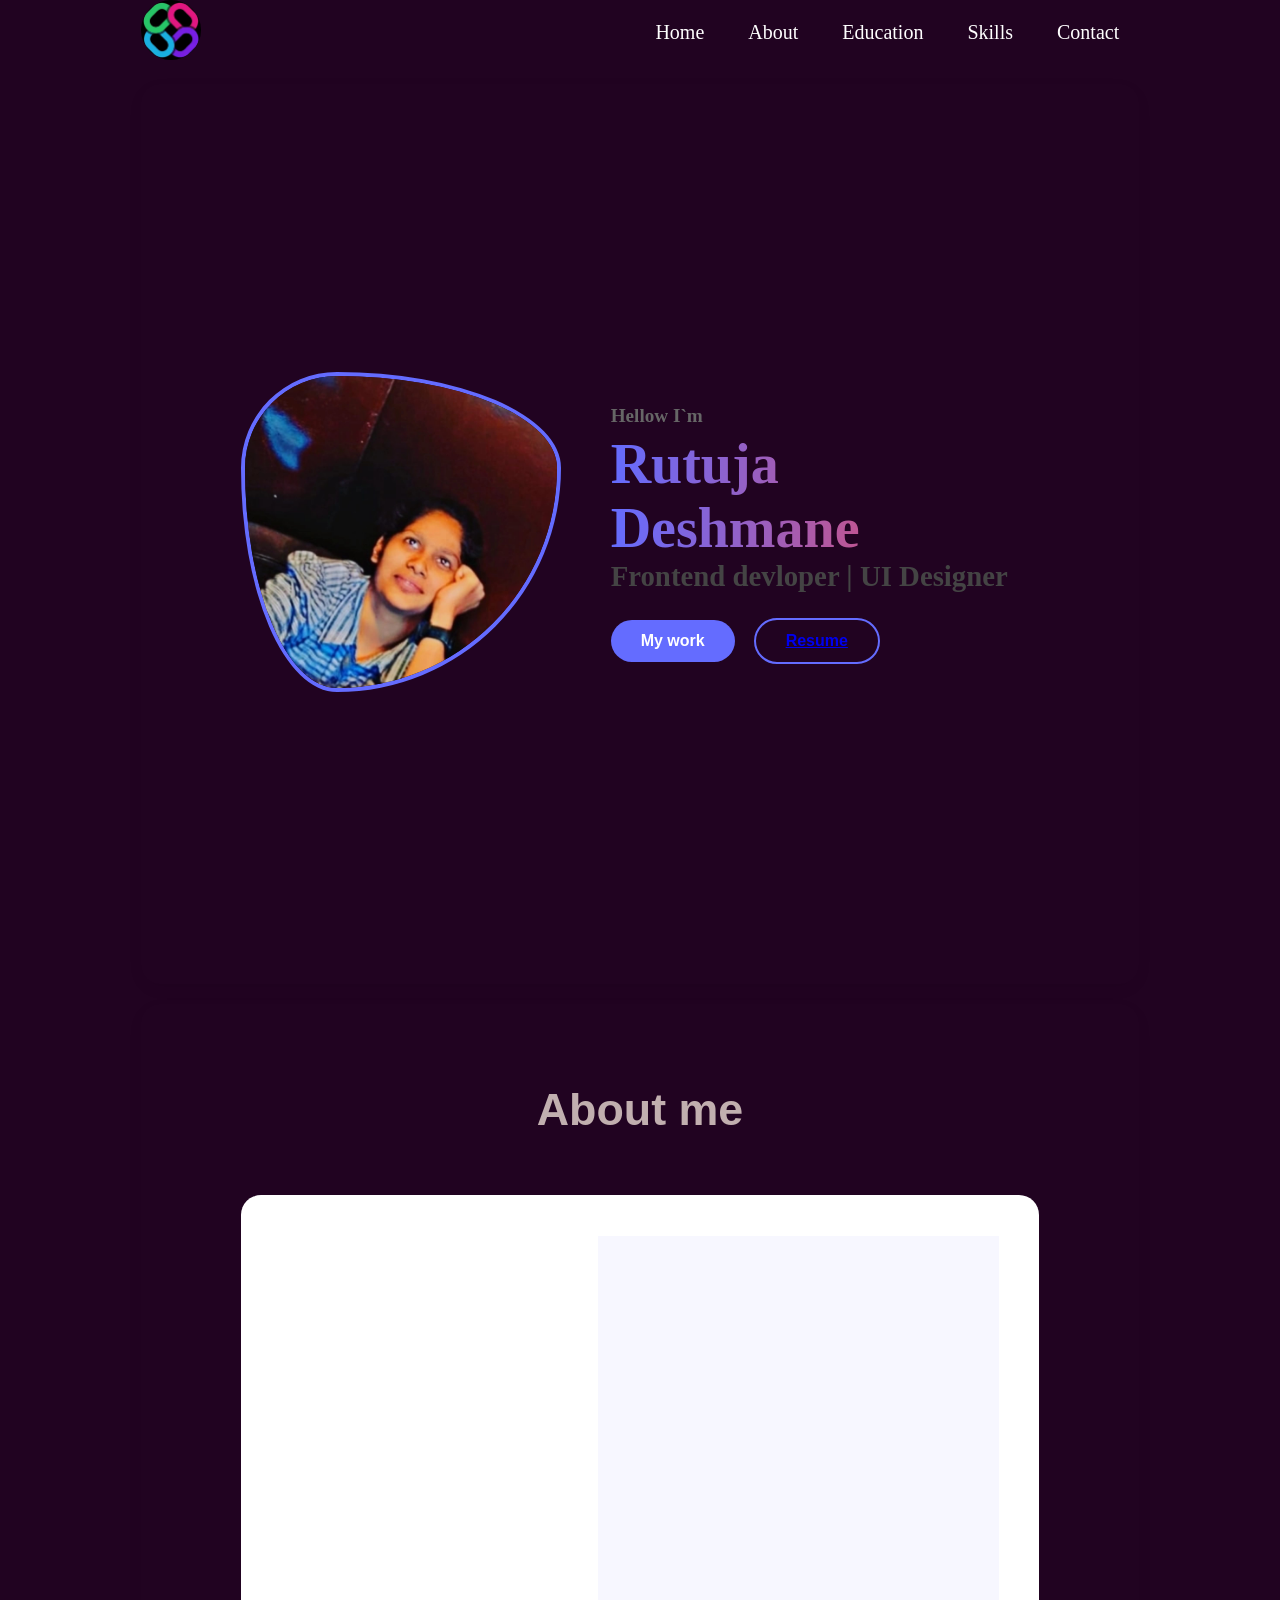
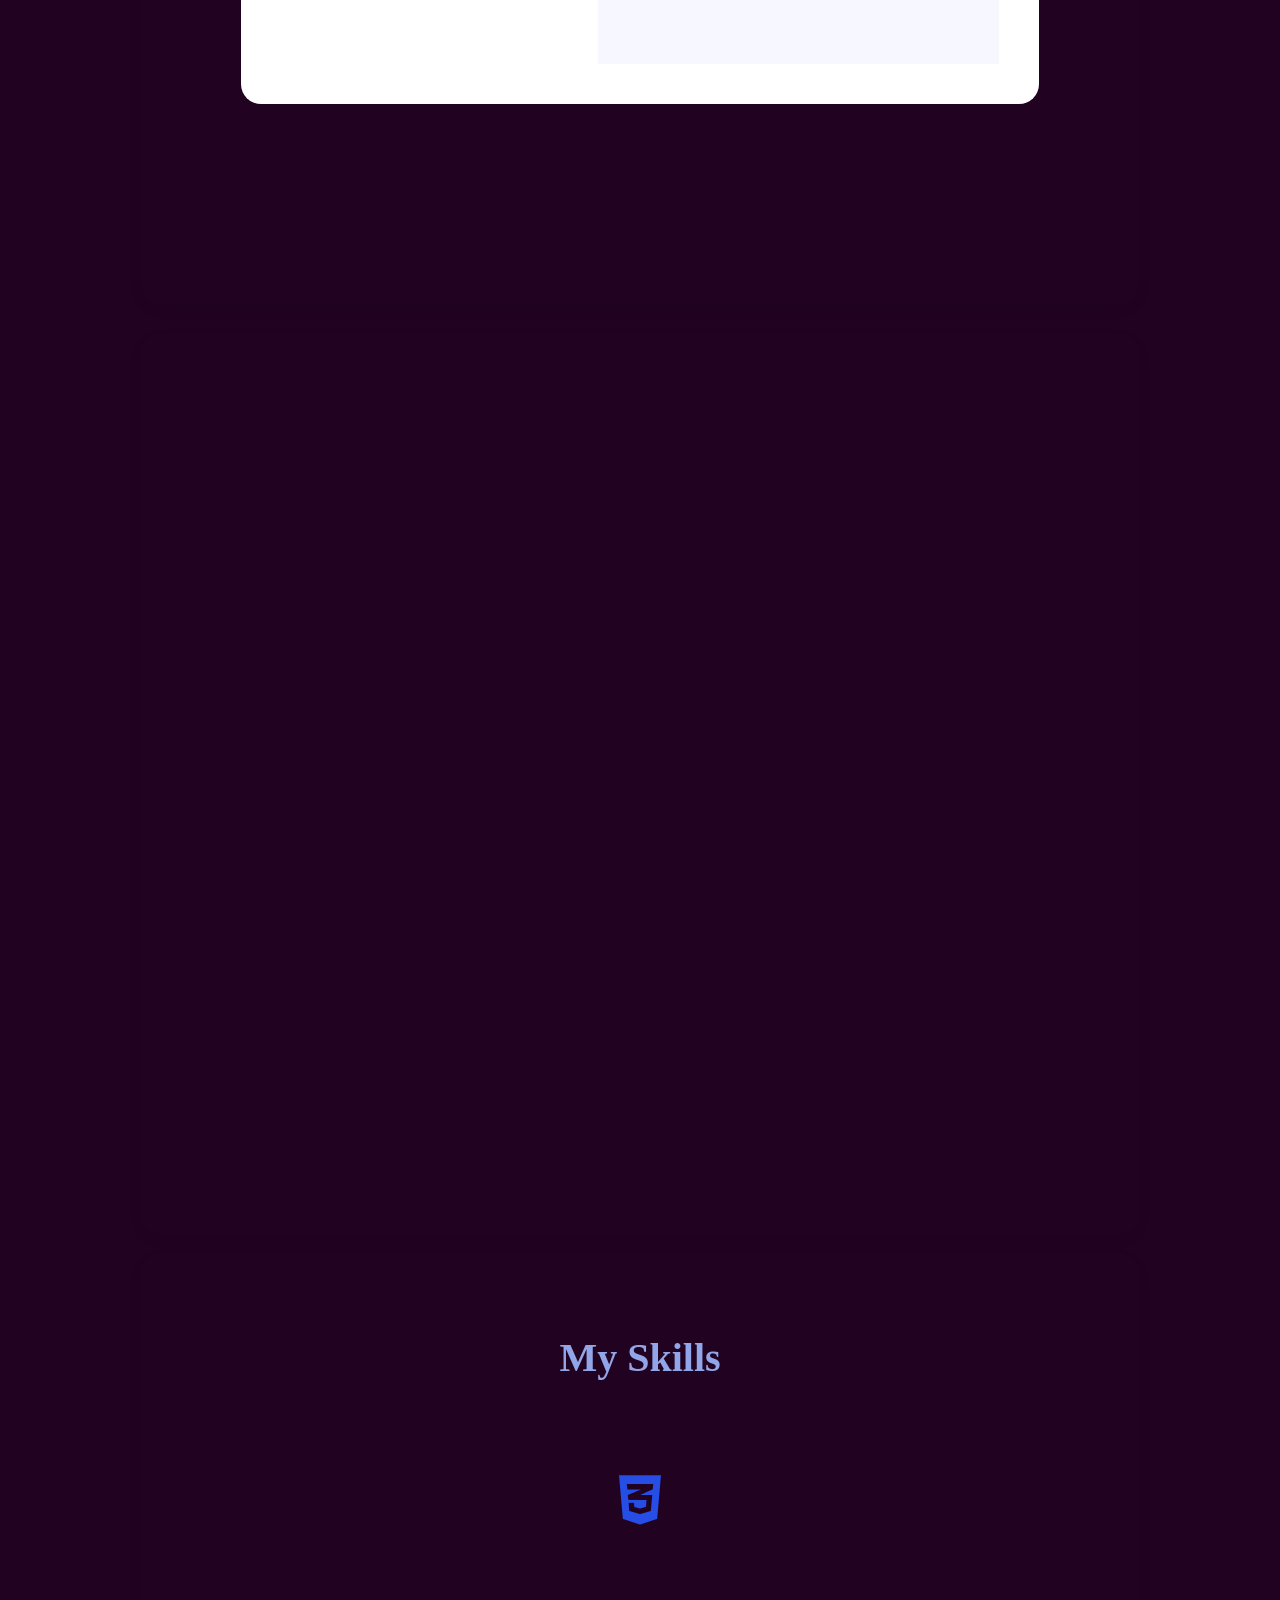
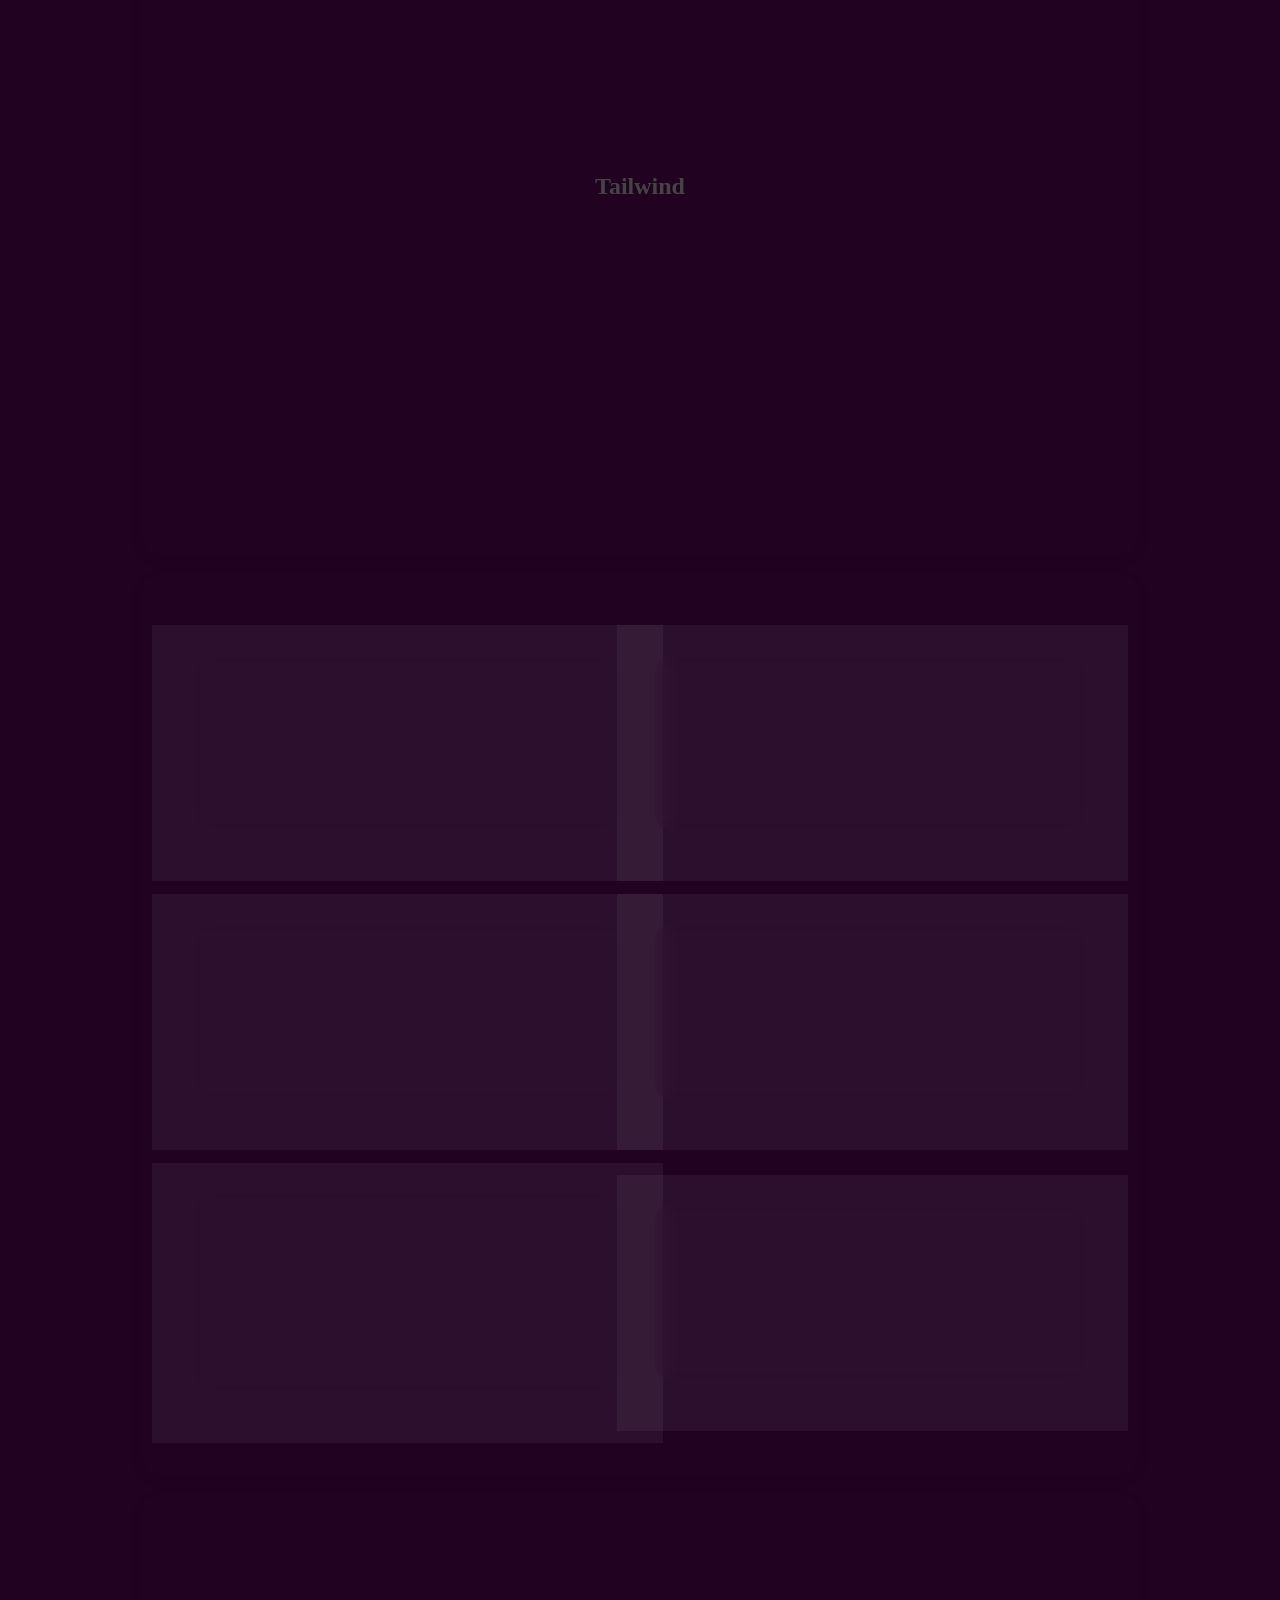
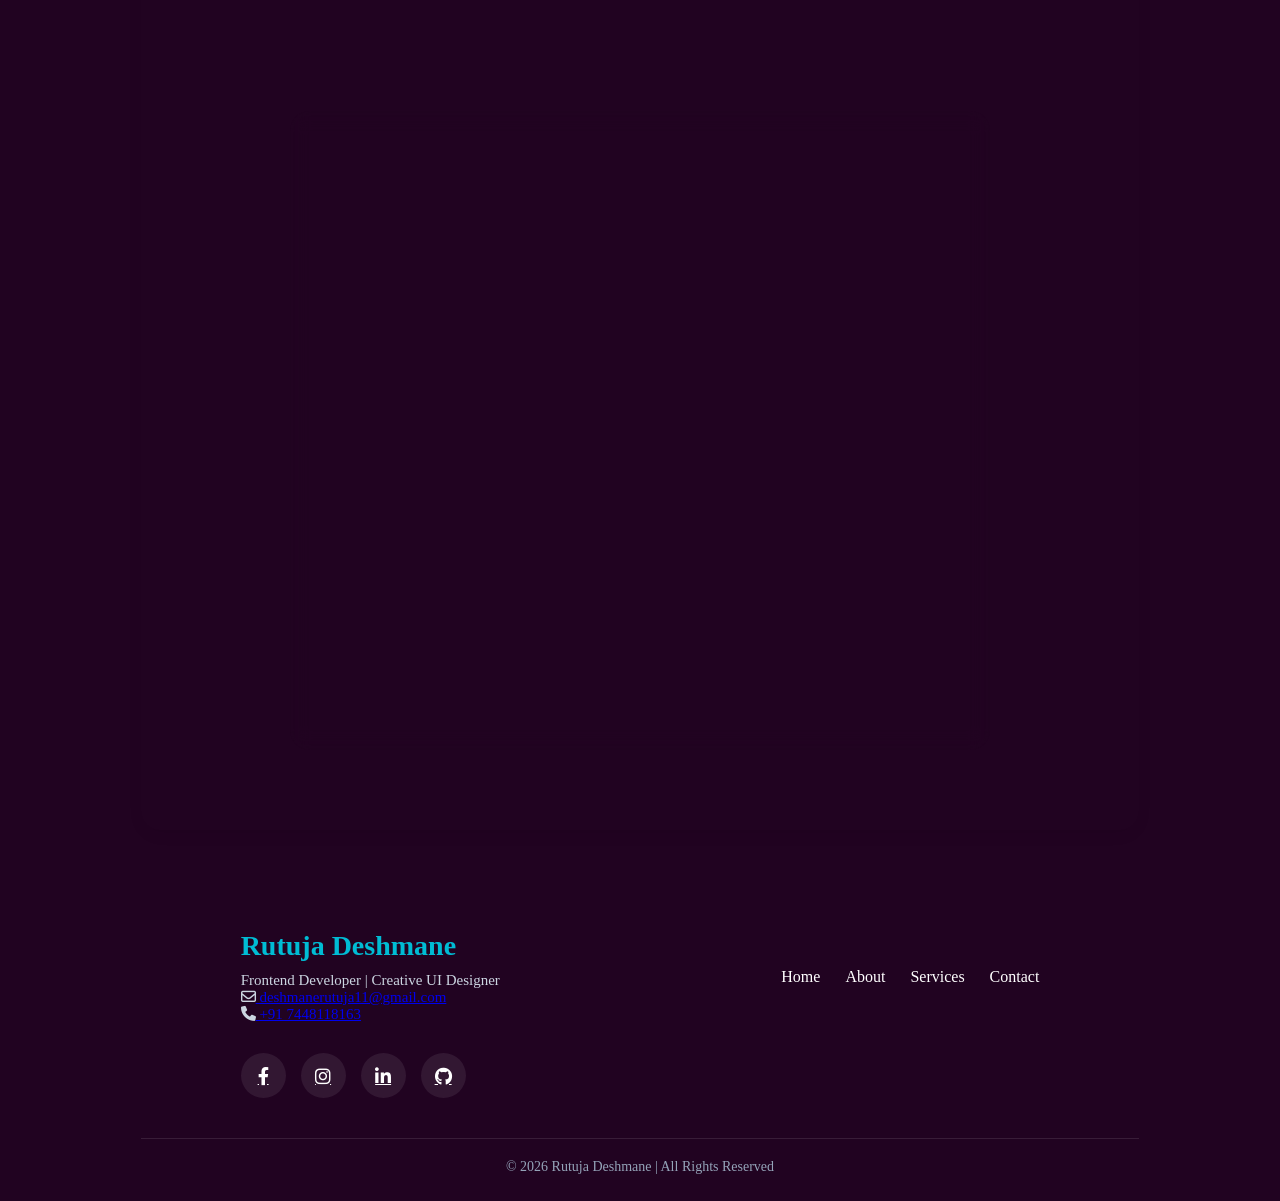
==== commit b5229293: "addvidtubeclone" ====
--- a/index.html
+++ b/index.html
@@ -157,6 +157,13 @@
                 <p>Create Usermanagment and Task managment ,Dashbord website using react .</p> <a href="https://taskmanagment-amber.vercel.app/">View Project</a>
             </div>
         </div>
+        
+         <div class="card"> <img src="https://tse3.mm.bing.net/th/id/OIP.M_U3MOvNbRwQ6c4gm73RiAHaEO?rs=1&pid=ImgDetMain&o=7&rm=3" alt="Project">
+            <div class="content">
+                <h3>videtube_clone</h3>
+                <p>Create a youtube clone website using react using Api</p> <a href="https://taskmanagment-amber.vercel.app/">View Project</a>
+            </div>
+        </div>
     </div>
 
 
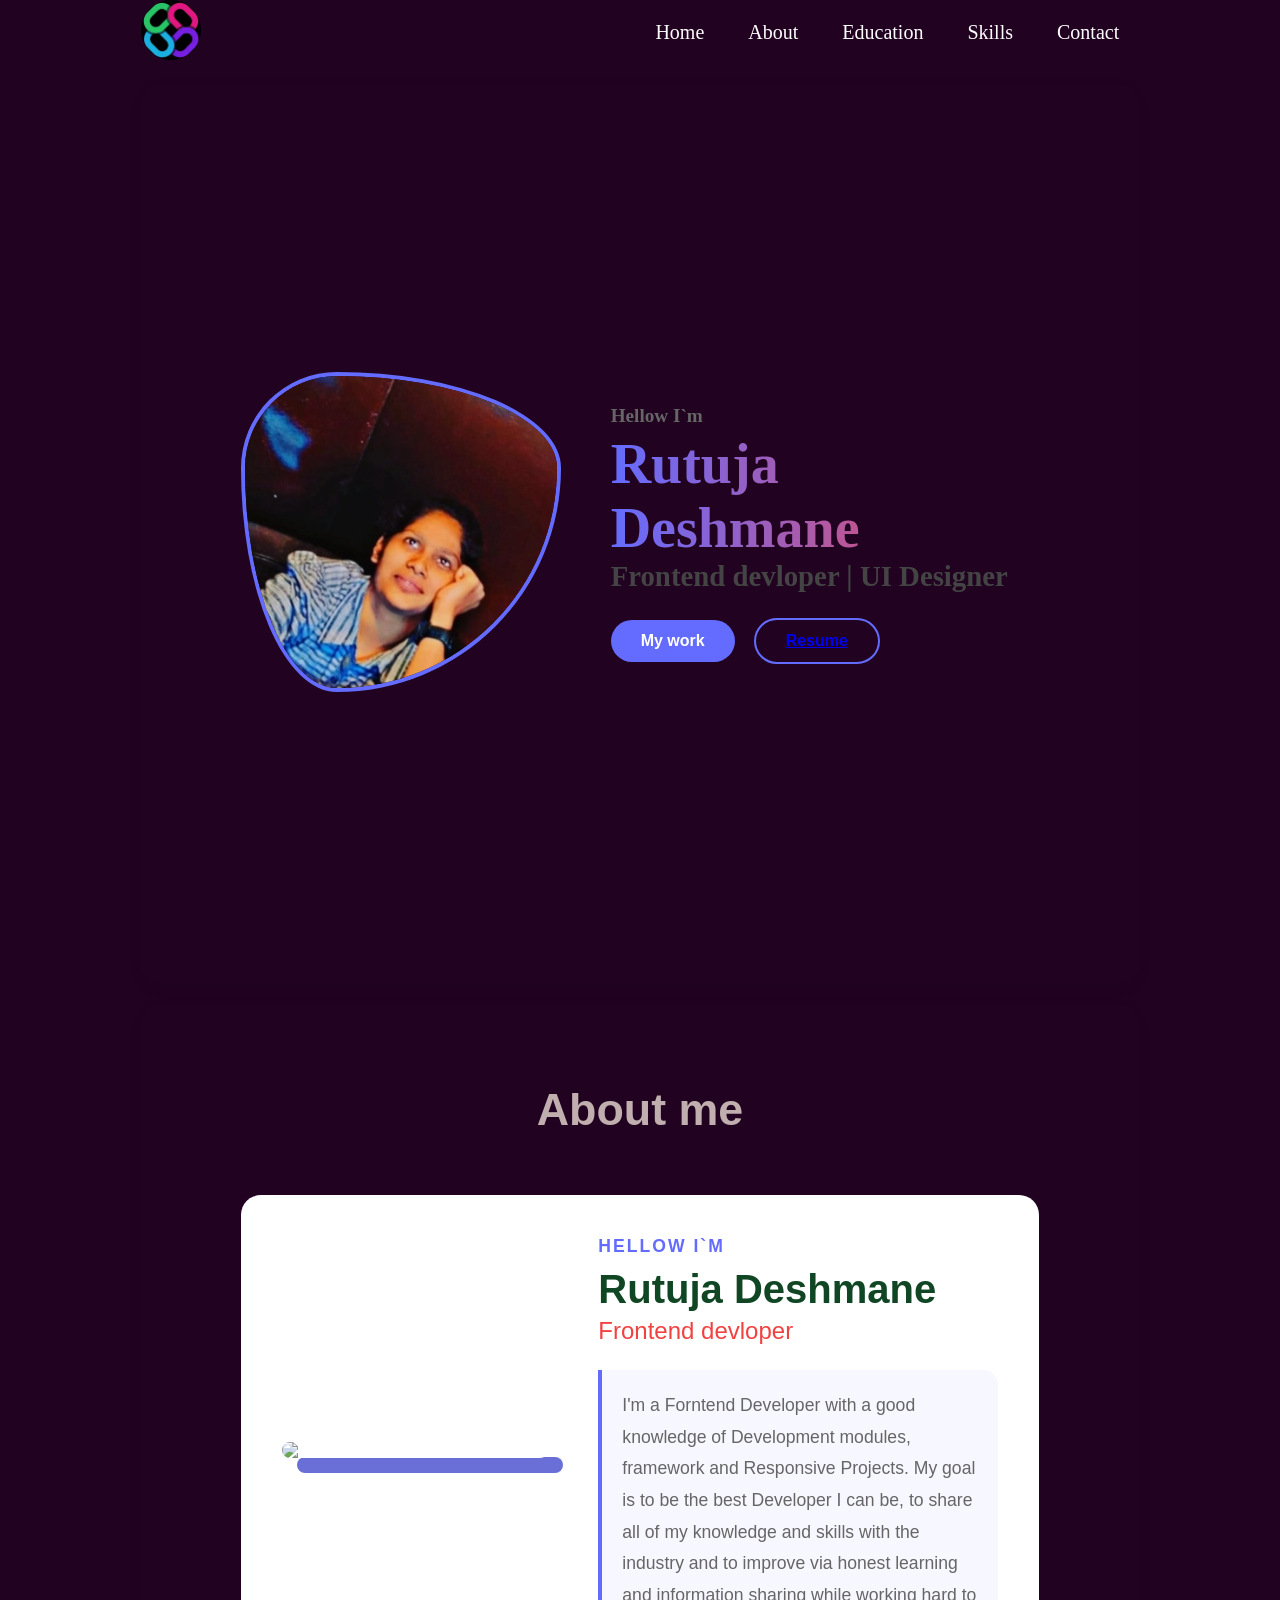
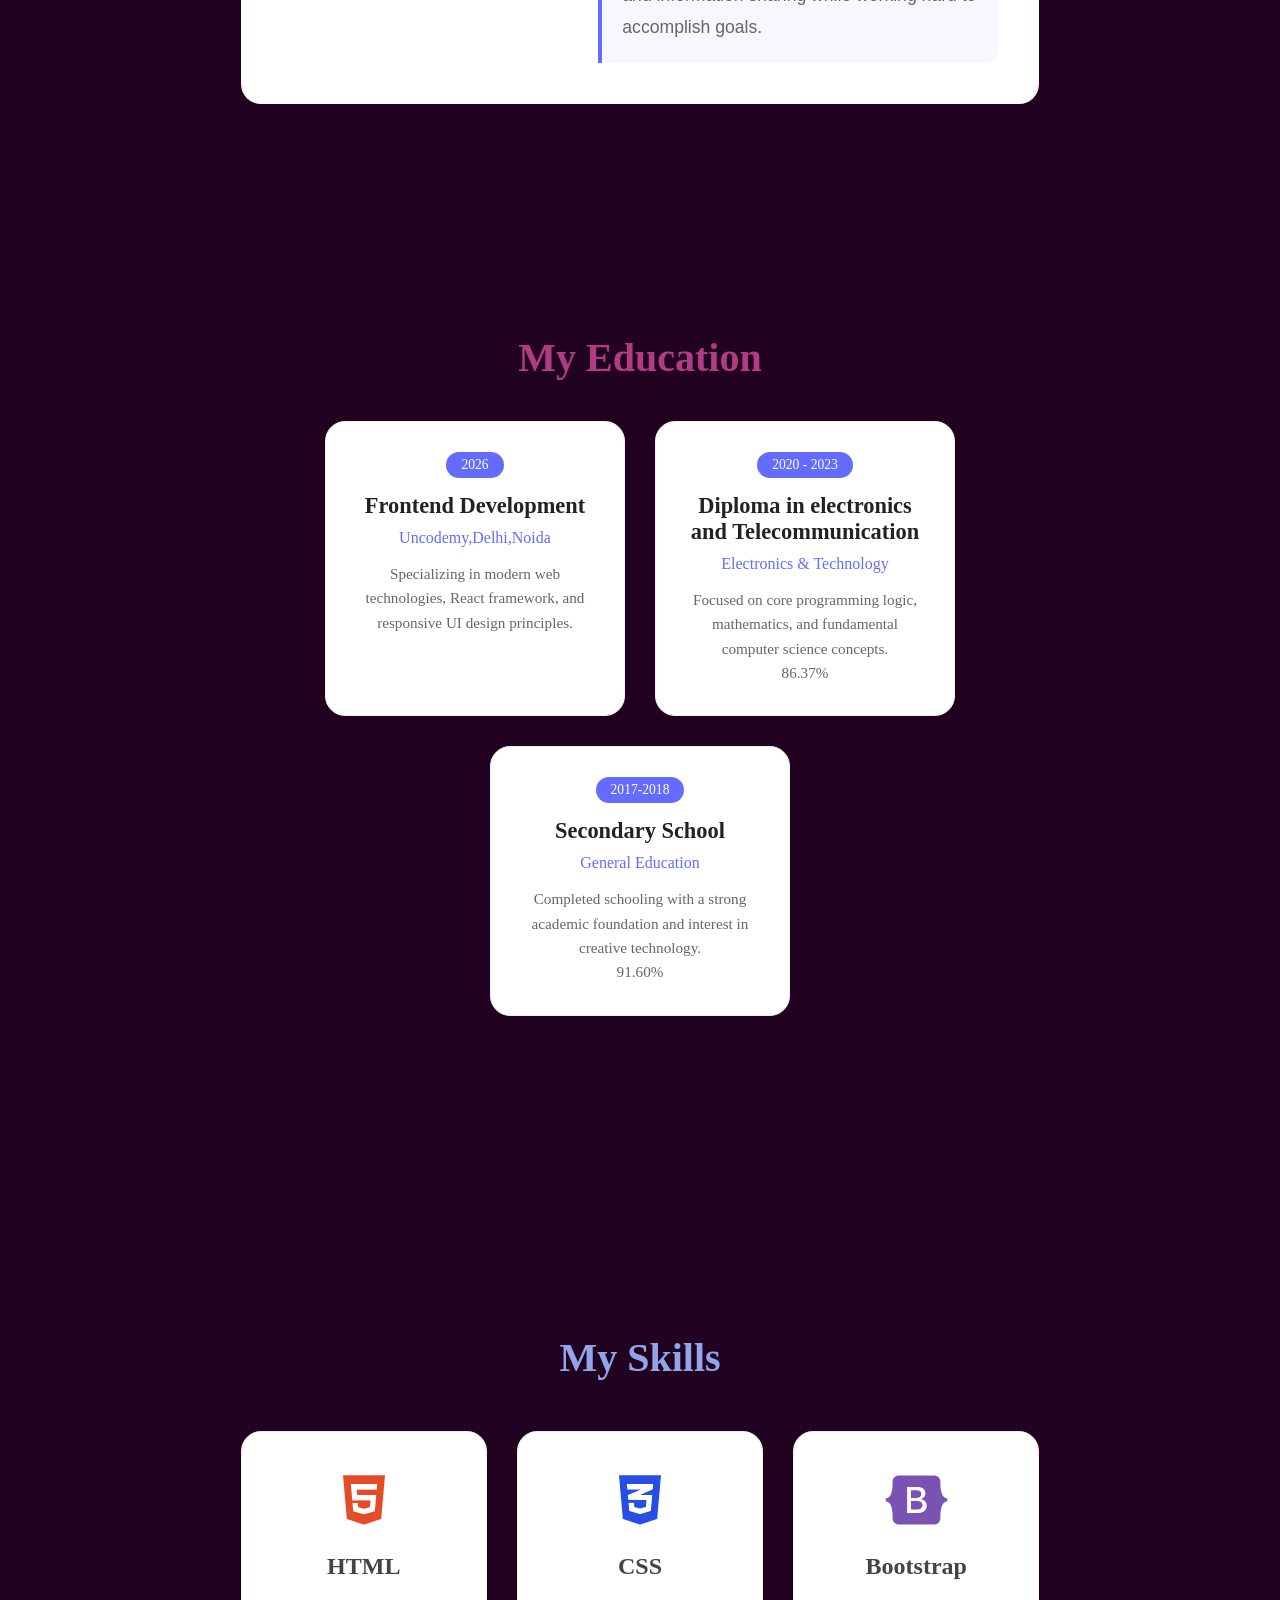
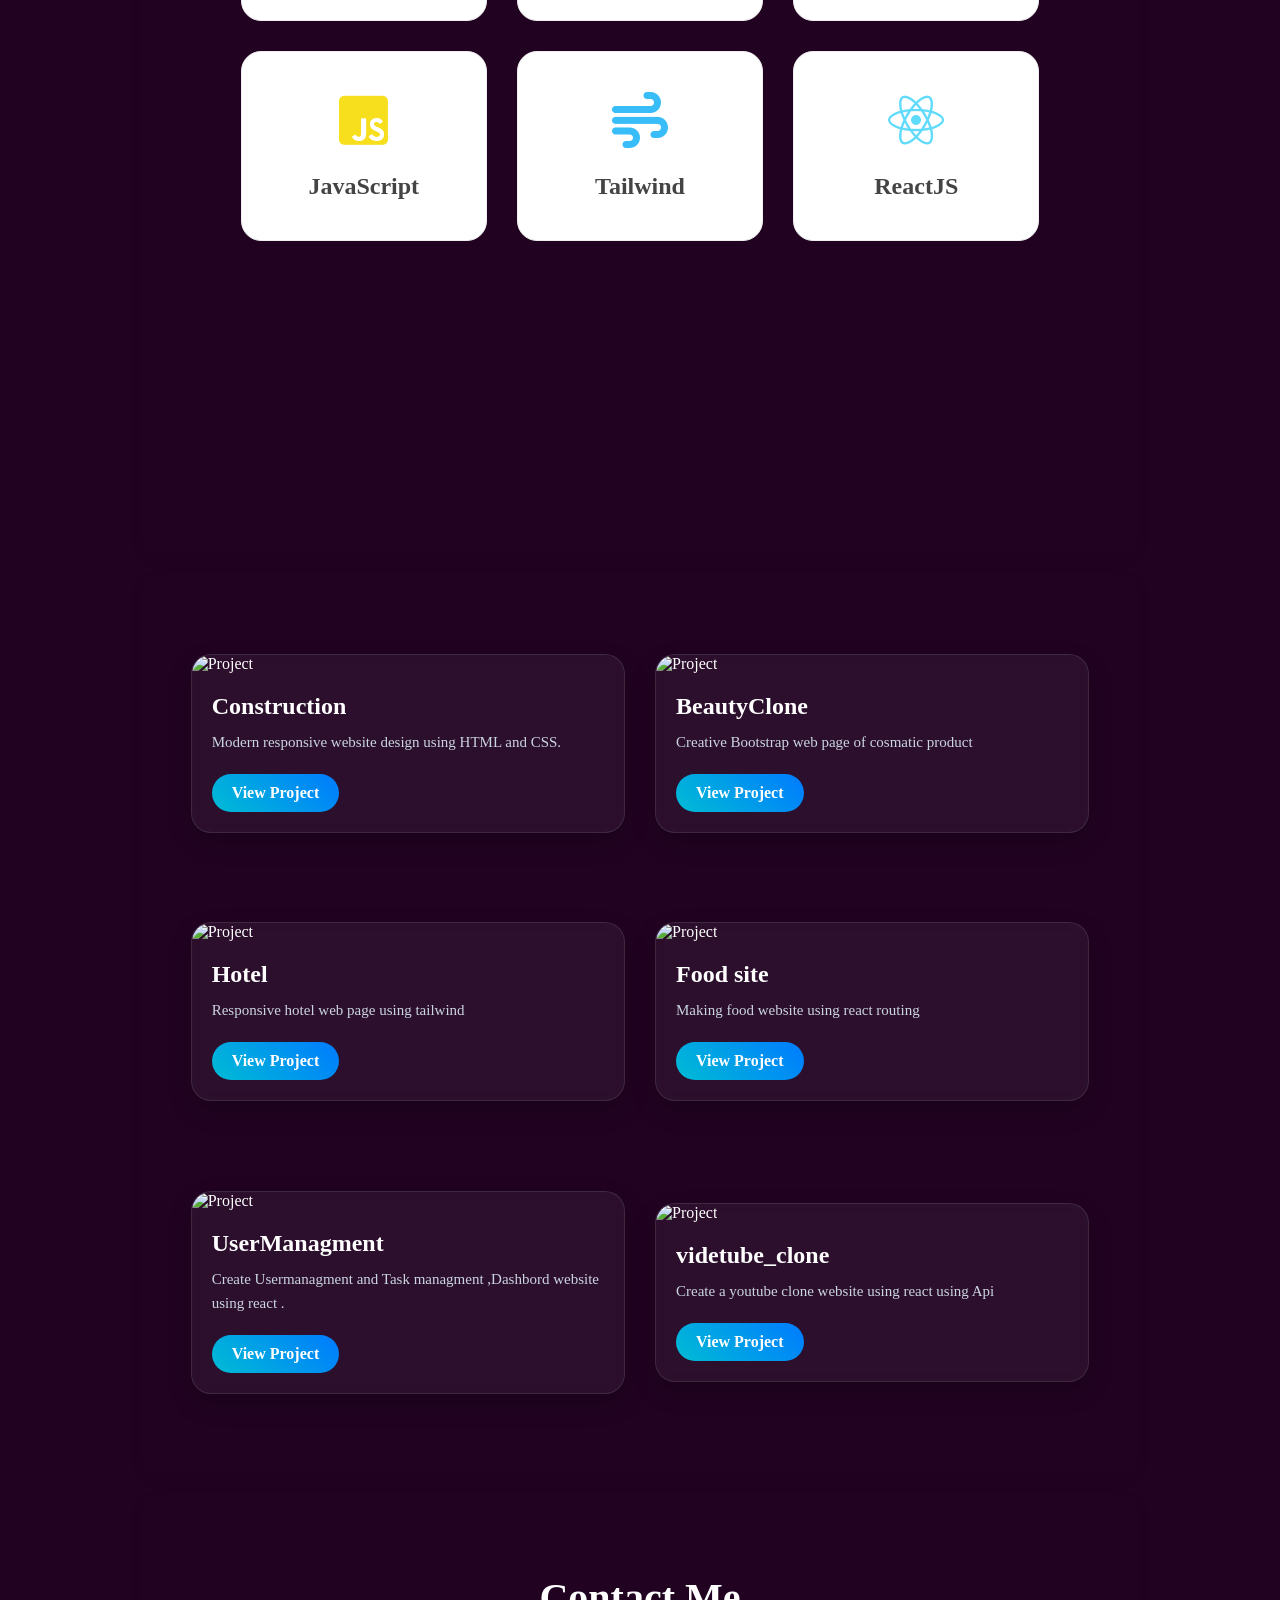
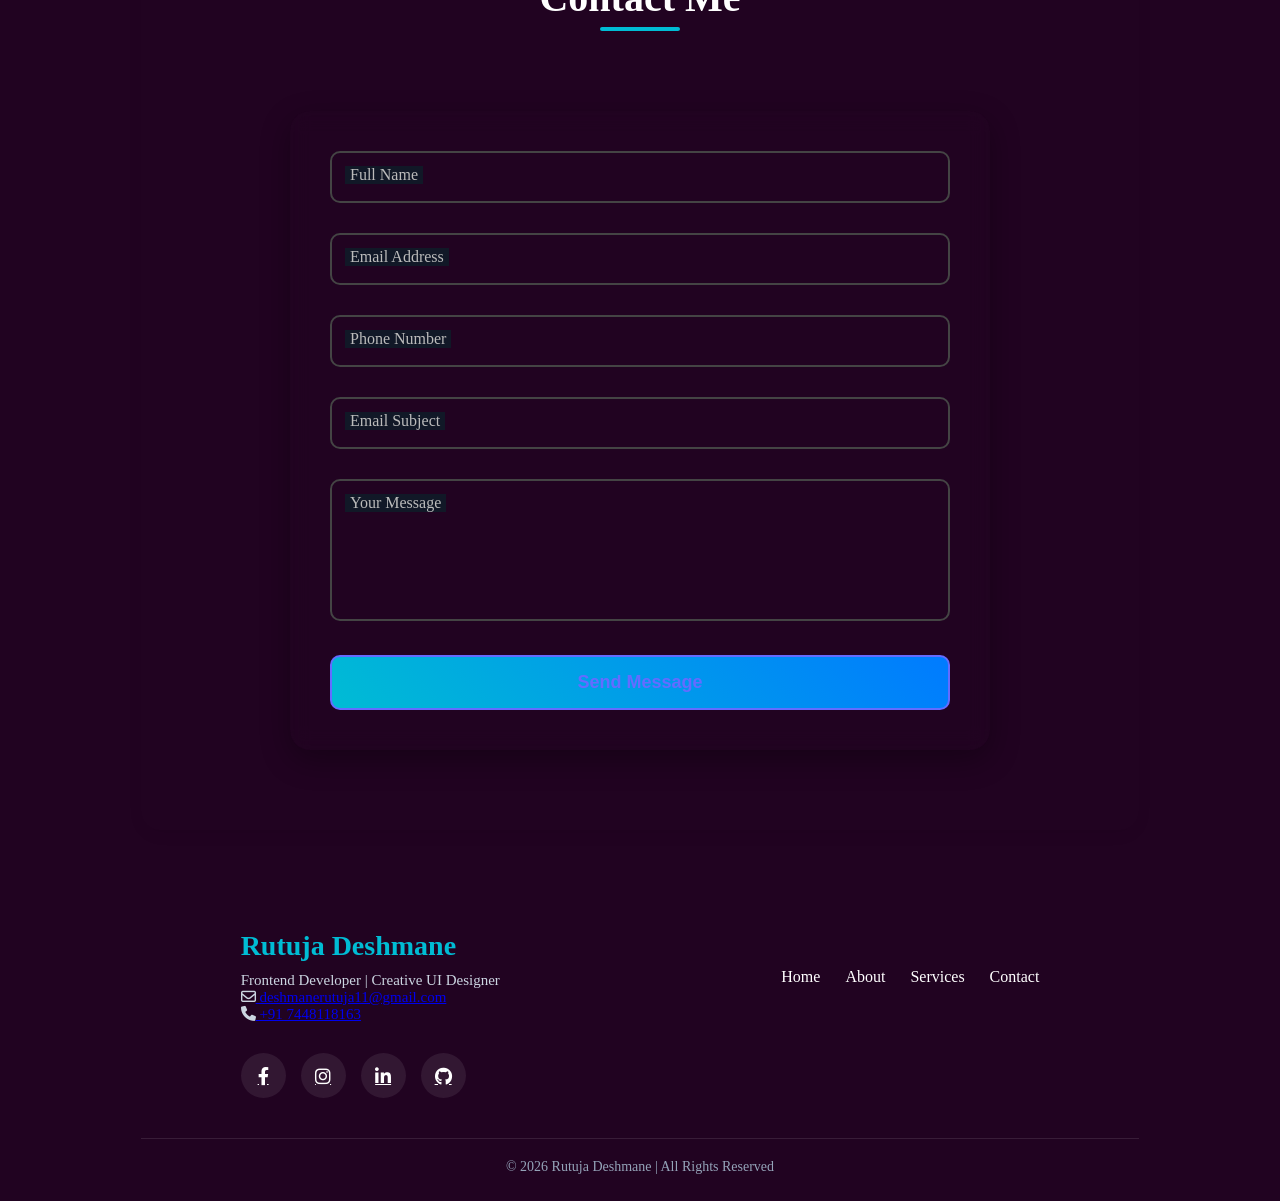
==== commit 20213f06: "ckoneimg" ====
--- a/index.html
+++ b/index.html
@@ -158,7 +158,7 @@
             </div>
         </div>
         
-         <div class="card"> <img src="https://tse3.mm.bing.net/th/id/OIP.M_U3MOvNbRwQ6c4gm73RiAHaEO?rs=1&pid=ImgDetMain&o=7&rm=3" alt="Project">
+         <div class="card"> <img src="https://res.cloudinary.com/ratnakar5938/image/upload/v1635237524/youtube-clone/youtube_uufnxp.png" alt="Project">
             <div class="content">
                 <h3>videtube_clone</h3>
                 <p>Create a youtube clone website using react using Api</p> <a href="https://taskmanagment-amber.vercel.app/">View Project</a>
